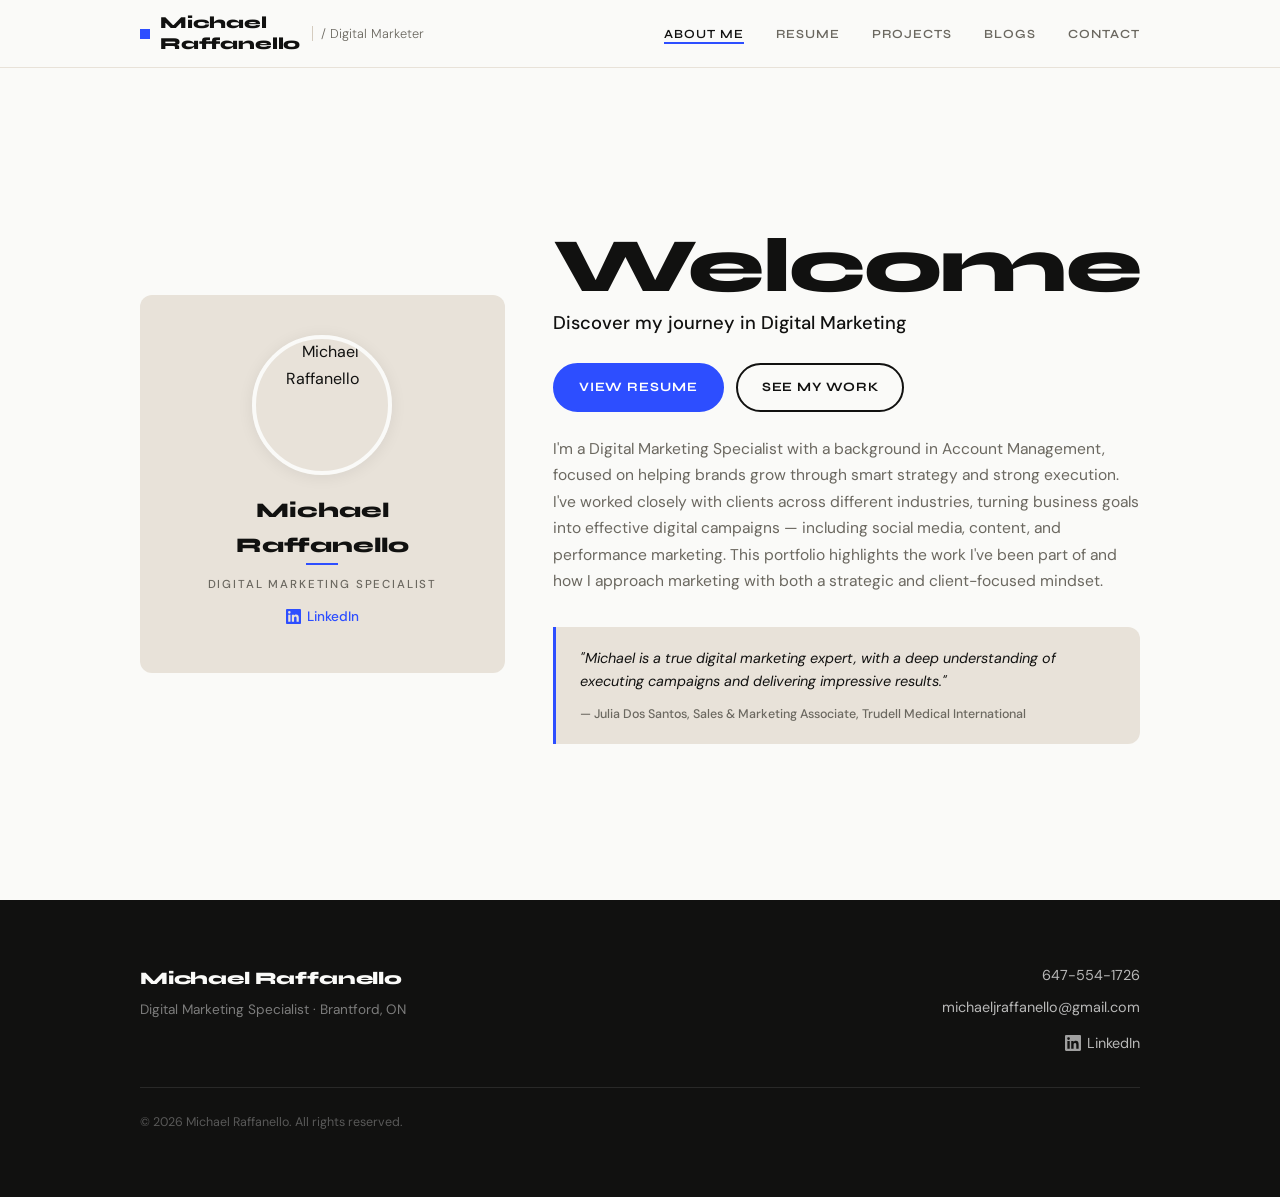
==== index.html @ 338135e0 "Add files via upload" ====
<!DOCTYPE html>
<html lang="en">
<head>
  <meta charset="UTF-8" />
  <meta name="viewport" content="width=device-width, initial-scale=1.0" />
  <title>Michael Raffanello — Digital Marketer</title>
  <meta name="description" content="Digital Marketing Specialist with 5+ years helping brands grow through smart strategy and strong execution." />
  <link rel="stylesheet" href="style.css" />
</head>
<body>

  <!-- NAV -->
  <nav>
    <div class="container nav-inner">
      <a href="index.html" class="nav-logo">
        <span class="blue-sq"></span>
        <span>Michael<br>Raffanello</span>
        <span class="tagline">/ Digital Marketer</span>
      </a>
      <ul class="nav-links">
        <li><a href="index.html" class="active">About Me</a></li>
        <li><a href="resume.html">Resume</a></li>
        <li><a href="projects.html">Projects</a></li>
        <li><a href="blog.html">Blogs</a></li>
        <li><a href="contact.html">Contact</a></li>
      </ul>
      <button class="nav-toggle" aria-label="Open menu" onclick="toggleMenu()">
        <span></span><span></span><span></span>
      </button>
    </div>
  </nav>
  <div class="nav-mobile" id="navMobile">
    <a href="index.html" class="active" onclick="toggleMenu()">About Me</a>
    <a href="resume.html" onclick="toggleMenu()">Resume</a>
    <a href="projects.html" onclick="toggleMenu()">Projects</a>
    <a href="blog.html" onclick="toggleMenu()">Blogs</a>
    <a href="contact.html" onclick="toggleMenu()">Contact</a>
  </div>

  <!-- HERO -->
  <main>
    <div class="container">
      <div class="hero">

        <!-- CARD -->
        <div class="hero-card fade-up">
          <img
            src="https://static.wixstatic.com/media/3291a4_d5fa94227c5a493aa4a1f2c52c4b5e12~mv2.png/v1/fill/w_400,h_400,al_c,q_85,enc_avif,quality_auto/1776298728130.png"
            alt="Michael Raffanello"
            class="hero-photo"
          />
          <div>
            <div class="hero-card-name">Michael Raffanello</div>
            <div class="hero-card-rule"></div>
            <div class="hero-card-title" style="margin-top:0.6rem;">Digital Marketing Specialist</div>
            <div class="hero-card-linkedin" style="margin-top:0.75rem;">
              <a href="https://www.linkedin.com/in/michaelraffanello/" target="_blank" rel="noopener">
                <svg viewBox="0 0 24 24" width="15" height="15" fill="currentColor"><path d="M20.447 20.452h-3.554v-5.569c0-1.328-.027-3.037-1.852-3.037-1.853 0-2.136 1.445-2.136 2.939v5.667H9.351V9h3.414v1.561h.046c.477-.9 1.637-1.85 3.37-1.85 3.601 0 4.267 2.37 4.267 5.455v6.286zM5.337 7.433a2.062 2.062 0 01-2.063-2.065 2.064 2.064 0 112.063 2.065zm1.782 13.019H3.555V9h3.564v11.452zM22.225 0H1.771C.792 0 0 .774 0 1.729v20.542C0 23.227.792 24 1.771 24h20.451C23.2 24 24 23.227 24 22.271V1.729C24 .774 23.2 0 22.222 0h.003z"/></svg>
                LinkedIn
              </a>
            </div>
          </div>
        </div>

        <!-- CONTENT -->
        <div class="hero-content">
          <div class="fade-up" style="animation-delay:0.1s">
            <h1>Welcome</h1>
            <p class="tagline">Discover my journey in Digital Marketing</p>
          </div>
          <div class="hero-actions fade-up" style="animation-delay:0.18s">
            <a href="resume.html" class="btn btn-primary">View Resume</a>
            <a href="projects.html" class="btn btn-outline">See My Work</a>
          </div>
          <p class="hero-bio fade-up" style="animation-delay:0.24s">
            I'm a Digital Marketing Specialist with a background in Account Management, focused on helping brands grow through smart strategy and strong execution. I've worked closely with clients across different industries, turning business goals into effective digital campaigns — including social media, content, and performance marketing. This portfolio highlights the work I've been part of and how I approach marketing with both a strategic and client-focused mindset.
          </p>
          <div class="hero-testimonial fade-up" style="animation-delay:0.3s">
            <blockquote>
              "Michael is a true digital marketing expert, with a deep understanding of executing campaigns and delivering impressive results."
            </blockquote>
            <cite>— Julia Dos Santos, Sales &amp; Marketing Associate, Trudell Medical International</cite>
          </div>
        </div>

      </div>
    </div>
  </main>

  <!-- FOOTER -->
  <footer>
    <div class="container">
      <div class="footer-inner">
        <div>
          <div class="footer-brand">Michael Raffanello</div>
          <div class="footer-sub">Digital Marketing Specialist · Brantford, ON</div>
        </div>
        <div class="footer-contacts">
          <a href="tel:6475541726">647-554-1726</a>
          <a href="mailto:michaeljraffanello@gmail.com">michaeljraffanello@gmail.com</a>
          <a href="https://www.linkedin.com/in/michaelraffanello/" target="_blank" rel="noopener" class="footer-linkedin">
            <svg viewBox="0 0 24 24"><path d="M20.447 20.452h-3.554v-5.569c0-1.328-.027-3.037-1.852-3.037-1.853 0-2.136 1.445-2.136 2.939v5.667H9.351V9h3.414v1.561h.046c.477-.9 1.637-1.85 3.37-1.85 3.601 0 4.267 2.37 4.267 5.455v6.286zM5.337 7.433a2.062 2.062 0 01-2.063-2.065 2.064 2.064 0 112.063 2.065zm1.782 13.019H3.555V9h3.564v11.452zM22.225 0H1.771C.792 0 0 .774 0 1.729v20.542C0 23.227.792 24 1.771 24h20.451C23.2 24 24 23.227 24 22.271V1.729C24 .774 23.2 0 22.222 0h.003z"/></svg>
            LinkedIn
          </a>
        </div>
      </div>
      <div class="footer-bottom">© 2026 Michael Raffanello. All rights reserved.</div>
    </div>
  </footer>

  <script>
    function toggleMenu() {
      document.getElementById('navMobile').classList.toggle('open');
    }
  </script>
</body>
</html>
---- style.css ----
/* ============================================
   MICHAEL RAFFANELLO — PORTFOLIO
   Design: Editorial/Clean with bold type
   Palette: Off-white, warm sand, near-black, electric blue accent
   ============================================ */

@import url('https://fonts.googleapis.com/css2?family=Syne:wght@400;600;700;800&family=DM+Sans:ital,wght@0,300;0,400;0,500;1,300&display=swap');

/* ---- TOKENS ---- */
:root {
  --black:   #111110;
  --white:   #FAFAF8;
  --sand:    #E8E2D9;
  --sand-dark: #D5CCBF;
  --blue:    #2D4EFF;
  --blue-dark: #1A36E0;
  --muted:   #6B6860;
  --card-bg: #FFFFFF;

  --nav-h: 68px;
  --max-w: 1080px;
  --gap:   clamp(1.5rem, 4vw, 3rem);
  --section-pad: clamp(4rem, 8vw, 7rem);

  --font-display: 'Syne', sans-serif;
  --font-body:    'DM Sans', sans-serif;

  --radius: 4px;
  --radius-lg: 12px;
  --shadow: 0 2px 16px rgba(0,0,0,0.07);
  --shadow-hover: 0 8px 32px rgba(0,0,0,0.12);
  --transition: 0.22s cubic-bezier(0.4,0,0.2,1);
}

/* ---- RESET ---- */
*, *::before, *::after { box-sizing: border-box; margin: 0; padding: 0; }
html { scroll-behavior: smooth; -webkit-text-size-adjust: 100%; }
body {
  font-family: var(--font-body);
  background: var(--white);
  color: var(--black);
  font-size: 16px;
  line-height: 1.65;
  -webkit-font-smoothing: antialiased;
}
img { display: block; max-width: 100%; height: auto; }
a { color: inherit; text-decoration: none; }
ul { list-style: none; }

/* ---- TYPOGRAPHY ---- */
h1, h2, h3, h4 { font-family: var(--font-display); line-height: 1.1; }
h1 { font-size: clamp(2.8rem, 6vw, 5rem); font-weight: 800; letter-spacing: -0.02em; }
h2 { font-size: clamp(1.8rem, 3.5vw, 2.6rem); font-weight: 700; letter-spacing: -0.02em; }
h3 { font-size: clamp(1.1rem, 2vw, 1.35rem); font-weight: 600; }
h4 { font-size: 1rem; font-weight: 600; }
p { max-width: 65ch; }

/* ---- LAYOUT ---- */
.container {
  width: 100%;
  max-width: var(--max-w);
  margin: 0 auto;
  padding: 0 clamp(1.25rem, 5vw, 2.5rem);
}

/* ---- NAV ---- */
nav {
  position: sticky;
  top: 0;
  z-index: 100;
  background: rgba(250,250,248,0.92);
  backdrop-filter: blur(12px);
  -webkit-backdrop-filter: blur(12px);
  border-bottom: 1px solid var(--sand);
  height: var(--nav-h);
}
.nav-inner {
  display: flex;
  align-items: center;
  justify-content: space-between;
  height: 100%;
}
.nav-logo {
  display: flex;
  align-items: center;
  gap: 10px;
  font-family: var(--font-display);
  font-weight: 800;
  font-size: 1.05rem;
  letter-spacing: -0.01em;
  line-height: 1.2;
}
.nav-logo .blue-sq {
  width: 10px; height: 10px;
  background: var(--blue);
  flex-shrink: 0;
}
.nav-logo .tagline {
  font-family: var(--font-body);
  font-weight: 300;
  font-size: 0.8rem;
  color: var(--muted);
  letter-spacing: 0;
  padding-left: 8px;
  border-left: 1px solid var(--sand-dark);
  margin-left: 2px;
}
.nav-links {
  display: flex;
  gap: clamp(1.2rem, 3vw, 2rem);
  align-items: center;
}
.nav-links a {
  font-family: var(--font-display);
  font-size: 0.78rem;
  font-weight: 600;
  letter-spacing: 0.08em;
  text-transform: uppercase;
  color: var(--muted);
  transition: color var(--transition);
  position: relative;
}
.nav-links a::after {
  content: '';
  position: absolute;
  bottom: -3px; left: 0;
  width: 0; height: 2px;
  background: var(--blue);
  transition: width var(--transition);
}
.nav-links a:hover,
.nav-links a.active { color: var(--black); }
.nav-links a:hover::after,
.nav-links a.active::after { width: 100%; }

/* Hamburger */
.nav-toggle {
  display: none;
  flex-direction: column;
  gap: 5px;
  background: none;
  border: none;
  cursor: pointer;
  padding: 4px;
}
.nav-toggle span {
  display: block;
  width: 22px; height: 2px;
  background: var(--black);
  transition: var(--transition);
}
.nav-mobile {
  display: none;
  position: fixed;
  inset: var(--nav-h) 0 0 0;
  background: var(--white);
  z-index: 99;
  flex-direction: column;
  align-items: center;
  justify-content: center;
  gap: 2.5rem;
}
.nav-mobile.open { display: flex; }
.nav-mobile a {
  font-family: var(--font-display);
  font-size: 2rem;
  font-weight: 700;
  color: var(--black);
  letter-spacing: -0.01em;
}
.nav-mobile a.active { color: var(--blue); }

/* ---- BUTTONS ---- */
.btn {
  display: inline-flex;
  align-items: center;
  gap: 0.4rem;
  font-family: var(--font-display);
  font-size: 0.8rem;
  font-weight: 700;
  letter-spacing: 0.07em;
  text-transform: uppercase;
  padding: 0.75rem 1.5rem;
  border-radius: 100px;
  transition: all var(--transition);
  cursor: pointer;
  border: 2px solid transparent;
  white-space: nowrap;
}
.btn-primary {
  background: var(--blue);
  color: #fff;
  border-color: var(--blue);
}
.btn-primary:hover {
  background: var(--blue-dark);
  border-color: var(--blue-dark);
  transform: translateY(-1px);
  box-shadow: 0 4px 16px rgba(45,78,255,0.3);
}
.btn-outline {
  background: transparent;
  color: var(--black);
  border-color: var(--black);
}
.btn-outline:hover {
  background: var(--black);
  color: var(--white);
  transform: translateY(-1px);
}

/* ---- PAGE HERO BANNER ---- */
.page-hero {
  background: var(--sand);
  padding: clamp(3rem, 6vw, 5rem) 0 clamp(2.5rem, 5vw, 4rem);
}
.page-hero h1 {
  display: flex;
  align-items: center;
  gap: 0.6rem;
}
.page-hero h1 .blue-sq {
  width: 18px; height: 18px;
  background: var(--blue);
  flex-shrink: 0;
  margin-top: 4px;
}
.page-hero p {
  margin-top: 1rem;
  color: var(--muted);
  font-size: 1.05rem;
  max-width: 55ch;
}

/* ---- SECTION ---- */
section { padding: var(--section-pad) 0; }
.section-label {
  font-family: var(--font-display);
  font-size: 0.72rem;
  font-weight: 700;
  letter-spacing: 0.14em;
  text-transform: uppercase;
  color: var(--blue);
  margin-bottom: 0.75rem;
  display: block;
}

/* ---- DIVIDER ---- */
.divider {
  border: none;
  border-top: 1px solid var(--sand);
  margin: 0;
}

/* ---- FOOTER ---- */
footer {
  background: var(--black);
  color: var(--white);
  padding: clamp(2.5rem, 5vw, 4rem) 0;
}
.footer-inner {
  display: grid;
  grid-template-columns: 1fr auto;
  gap: 2rem;
  align-items: start;
}
.footer-brand {
  font-family: var(--font-display);
  font-size: 1.1rem;
  font-weight: 800;
  letter-spacing: -0.01em;
  margin-bottom: 0.4rem;
}
.footer-sub {
  font-size: 0.85rem;
  color: rgba(255,255,255,0.45);
}
.footer-contacts {
  display: flex;
  flex-direction: column;
  gap: 0.5rem;
  align-items: flex-end;
  text-align: right;
}
.footer-contacts a {
  font-size: 0.9rem;
  color: rgba(255,255,255,0.7);
  transition: color var(--transition);
}
.footer-contacts a:hover { color: #fff; }
.footer-linkedin {
  display: inline-flex;
  align-items: center;
  gap: 0.4rem;
  margin-top: 0.25rem;
}
.footer-linkedin svg { width: 16px; height: 16px; fill: rgba(255,255,255,0.6); }
.footer-bottom {
  margin-top: 2rem;
  padding-top: 1.5rem;
  border-top: 1px solid rgba(255,255,255,0.1);
  font-size: 0.78rem;
  color: rgba(255,255,255,0.3);
}

/* ---- FADE-IN ANIMATION ---- */
.fade-up {
  opacity: 0;
  transform: translateY(24px);
  animation: fadeUp 0.6s cubic-bezier(0.4,0,0.2,1) forwards;
}
@keyframes fadeUp {
  to { opacity: 1; transform: none; }
}
.fade-up:nth-child(1) { animation-delay: 0.05s; }
.fade-up:nth-child(2) { animation-delay: 0.12s; }
.fade-up:nth-child(3) { animation-delay: 0.19s; }
.fade-up:nth-child(4) { animation-delay: 0.26s; }
.fade-up:nth-child(5) { animation-delay: 0.33s; }

/* ============================================
   HOME PAGE
   ============================================ */
.hero {
  min-height: calc(100svh - var(--nav-h));
  display: grid;
  grid-template-columns: 1fr 1fr;
  gap: var(--gap);
  align-items: center;
  padding: clamp(3rem, 6vw, 5rem) 0;
}
.hero-card {
  background: var(--sand);
  border-radius: var(--radius-lg);
  padding: 2.5rem 2rem;
  display: flex;
  flex-direction: column;
  align-items: center;
  text-align: center;
  gap: 1.2rem;
}
.hero-photo {
  width: 140px; height: 140px;
  border-radius: 50%;
  object-fit: cover;
  border: 4px solid var(--white);
  box-shadow: var(--shadow);
}
.hero-card-name {
  font-family: var(--font-display);
  font-size: 1.3rem;
  font-weight: 800;
}
.hero-card-rule {
  width: 32px; height: 2px;
  background: var(--blue);
  margin: 0 auto;
}
.hero-card-title {
  font-size: 0.72rem;
  letter-spacing: 0.16em;
  text-transform: uppercase;
  color: var(--muted);
  font-weight: 500;
}
.hero-card-linkedin a {
  display: inline-flex;
  align-items: center;
  gap: 0.4rem;
  font-size: 0.85rem;
  color: var(--blue);
  font-weight: 500;
  transition: opacity var(--transition);
}
.hero-card-linkedin a:hover { opacity: 0.75; }
.hero-content { display: flex; flex-direction: column; gap: 1.5rem; }
.hero-content h1 { color: var(--black); }
.hero-content .tagline {
  font-size: 1.15rem;
  font-weight: 500;
  color: var(--black);
}
.hero-actions { display: flex; gap: 0.75rem; flex-wrap: wrap; }
.hero-bio {
  color: var(--muted);
  font-size: 0.975rem;
  line-height: 1.7;
}
.hero-testimonial {
  margin-top: 0.5rem;
  padding: 1.25rem 1.5rem;
  border-left: 3px solid var(--blue);
  background: var(--sand);
  border-radius: 0 var(--radius-lg) var(--radius-lg) 0;
}
.hero-testimonial blockquote {
  font-size: 0.9rem;
  color: var(--black);
  line-height: 1.65;
  font-style: italic;
  max-width: 100%;
}
.hero-testimonial cite {
  display: block;
  margin-top: 0.6rem;
  font-size: 0.78rem;
  color: var(--muted);
  font-style: normal;
  font-weight: 500;
}

/* ============================================
   RESUME PAGE
   ============================================ */
.resume-layout {
  display: grid;
  grid-template-columns: 1fr 300px;
  gap: clamp(2rem, 5vw, 4rem);
  align-items: start;
}
.resume-sidebar {
  position: sticky;
  top: calc(var(--nav-h) + 2rem);
}
.sidebar-section {
  background: var(--sand);
  border-radius: var(--radius-lg);
  padding: 1.75rem;
  margin-bottom: 1.25rem;
}
.sidebar-section h3 {
  font-size: 0.72rem;
  letter-spacing: 0.12em;
  text-transform: uppercase;
  color: var(--muted);
  margin-bottom: 1rem;
}
.skills-list {
  display: flex;
  flex-wrap: wrap;
  gap: 0.5rem;
}
.skill-tag {
  font-size: 0.78rem;
  font-weight: 500;
  padding: 0.3rem 0.75rem;
  background: var(--white);
  border: 1px solid var(--sand-dark);
  border-radius: 100px;
  color: var(--black);
  line-height: 1.4;
}
.timeline { display: flex; flex-direction: column; gap: 0; }
.timeline-item {
  position: relative;
  padding: 0 0 2.5rem 2rem;
  border-left: 2px solid var(--sand);
}
.timeline-item:last-child { padding-bottom: 0; border-left-color: transparent; }
.timeline-item::before {
  content: '';
  position: absolute;
  left: -5px; top: 6px;
  width: 8px; height: 8px;
  border-radius: 50%;
  background: var(--blue);
  border: 2px solid var(--white);
  box-shadow: 0 0 0 2px var(--blue);
}
.timeline-card {
  background: var(--card-bg);
  border-radius: var(--radius-lg);
  padding: 1.5rem 1.75rem;
  box-shadow: var(--shadow);
  border: 1px solid rgba(0,0,0,0.05);
}
.timeline-header {
  display: flex;
  align-items: flex-start;
  gap: 1rem;
  margin-bottom: 1rem;
}
.timeline-logo {
  width: 44px; height: 44px;
  object-fit: contain;
  border-radius: 6px;
  border: 1px solid var(--sand);
  background: var(--white);
  padding: 4px;
  flex-shrink: 0;
}
.timeline-meta { flex: 1; }
.timeline-company {
  font-family: var(--font-display);
  font-weight: 700;
  font-size: 0.95rem;
  color: var(--blue);
}
.timeline-role {
  font-family: var(--font-display);
  font-size: 1.05rem;
  font-weight: 700;
  color: var(--black);
  margin-top: 0.15rem;
}
.timeline-date {
  font-size: 0.8rem;
  color: var(--muted);
  margin-top: 0.25rem;
}
.timeline-card ul {
  display: flex;
  flex-direction: column;
  gap: 0.5rem;
}
.timeline-card ul li {
  font-size: 0.9rem;
  color: var(--black);
  padding-left: 1rem;
  position: relative;
  line-height: 1.55;
}
.timeline-card ul li::before {
  content: '→';
  position: absolute;
  left: 0;
  color: var(--blue);
  font-size: 0.75rem;
  top: 0.15em;
}
.edu-item {
  background: var(--card-bg);
  border-radius: var(--radius-lg);
  padding: 1.5rem 1.75rem;
  box-shadow: var(--shadow);
  border: 1px solid rgba(0,0,0,0.05);
  margin-bottom: 1rem;
}
.edu-item:last-child { margin-bottom: 0; }
.edu-school { color: var(--blue); font-weight: 700; font-size: 0.9rem; margin-bottom: 0.25rem; font-family: var(--font-display); }
.edu-degree { font-family: var(--font-display); font-size: 1rem; font-weight: 700; }
.edu-year { font-size: 0.8rem; color: var(--muted); margin-top: 0.2rem; }
.edu-desc { font-size: 0.85rem; color: var(--muted); margin-top: 0.75rem; line-height: 1.6; max-width: 100%; }

/* ============================================
   PROJECTS PAGE
   ============================================ */
.projects-grid {
  display: flex;
  flex-direction: column;
  gap: 2rem;
}
.project-card {
  background: var(--card-bg);
  border-radius: var(--radius-lg);
  box-shadow: var(--shadow);
  border: 1px solid rgba(0,0,0,0.05);
  overflow: hidden;
  display: grid;
  grid-template-columns: 1fr 280px;
  transition: box-shadow var(--transition), transform var(--transition);
}
.project-card:hover {
  box-shadow: var(--shadow-hover);
  transform: translateY(-2px);
}
.project-body {
  padding: 2rem 2.25rem;
  border-right: 1px solid var(--sand);
}
.project-industry {
  display: inline-block;
  font-size: 0.72rem;
  font-weight: 600;
  letter-spacing: 0.1em;
  text-transform: uppercase;
  color: var(--muted);
  background: var(--sand);
  padding: 0.2rem 0.65rem;
  border-radius: 100px;
  margin-bottom: 0.75rem;
}
.project-title {
  font-family: var(--font-display);
  font-size: 1.2rem;
  font-weight: 700;
  color: var(--blue);
  margin-bottom: 1.25rem;
  line-height: 1.25;
}
.project-section-label {
  font-size: 0.7rem;
  font-weight: 700;
  letter-spacing: 0.12em;
  text-transform: uppercase;
  color: var(--muted);
  margin-bottom: 0.5rem;
  margin-top: 1.25rem;
  display: block;
}
.project-section-label:first-of-type { margin-top: 0; }
.project-body ul {
  display: flex;
  flex-direction: column;
  gap: 0.35rem;
}
.project-body ul li {
  font-size: 0.875rem;
  line-height: 1.55;
  padding-left: 1rem;
  position: relative;
  color: var(--black);
}
.project-body ul li::before {
  content: '–';
  position: absolute;
  left: 0;
  color: var(--blue);
  font-weight: 700;
}
.project-results ul li::before { content: '✓'; color: #16a34a; }
.project-image {
  display: flex;
  align-items: center;
  justify-content: center;
  background: var(--sand);
  overflow: hidden;
  min-height: 200px;
}
.project-image img {
  width: 100%;
  height: 100%;
  object-fit: cover;
  object-position: center top;
  transition: transform 0.4s ease;
}
.project-card:hover .project-image img { transform: scale(1.03); }

/* ============================================
   BLOG PAGE
   ============================================ */
.blog-grid {
  display: grid;
  grid-template-columns: repeat(auto-fill, minmax(320px, 1fr));
  gap: 1.75rem;
}
.blog-card {
  background: var(--card-bg);
  border-radius: var(--radius-lg);
  box-shadow: var(--shadow);
  border: 1px solid rgba(0,0,0,0.05);
  overflow: hidden;
  display: flex;
  flex-direction: column;
  transition: box-shadow var(--transition), transform var(--transition);
}
.blog-card:hover {
  box-shadow: var(--shadow-hover);
  transform: translateY(-3px);
}
.blog-card-img {
  aspect-ratio: 16/9;
  overflow: hidden;
  background: var(--sand);
}
.blog-card-img img {
  width: 100%; height: 100%;
  object-fit: cover;
  transition: transform 0.4s ease;
}
.blog-card:hover .blog-card-img img { transform: scale(1.04); }
.blog-card-body {
  padding: 1.5rem;
  flex: 1;
  display: flex;
  flex-direction: column;
  gap: 0.75rem;
}
.blog-meta {
  display: flex;
  align-items: center;
  gap: 0.75rem;
  font-size: 0.78rem;
  color: var(--muted);
}
.blog-meta .dot { opacity: 0.4; }
.blog-card-title {
  font-family: var(--font-display);
  font-size: 1.05rem;
  font-weight: 700;
  line-height: 1.3;
  color: var(--black);
}
.blog-card-excerpt {
  font-size: 0.875rem;
  color: var(--muted);
  line-height: 1.6;
  flex: 1;
  max-width: 100%;
}
.blog-read-more {
  font-family: var(--font-display);
  font-size: 0.78rem;
  font-weight: 700;
  letter-spacing: 0.06em;
  text-transform: uppercase;
  color: var(--blue);
  display: inline-flex;
  align-items: center;
  gap: 0.3rem;
  transition: gap var(--transition);
  margin-top: auto;
}
.blog-card:hover .blog-read-more { gap: 0.55rem; }

/* ============================================
   BLOG POST PAGE
   ============================================ */
.post-header { padding: clamp(3rem,6vw,5rem) 0 2rem; }
.post-back {
  display: inline-flex;
  align-items: center;
  gap: 0.4rem;
  font-size: 0.8rem;
  font-weight: 600;
  color: var(--muted);
  margin-bottom: 1.5rem;
  transition: color var(--transition);
}
.post-back:hover { color: var(--blue); }
.post-header h1 { max-width: 18ch; }
.post-header .post-meta {
  display: flex;
  align-items: center;
  gap: 1rem;
  margin-top: 1.5rem;
  font-size: 0.85rem;
  color: var(--muted);
}
.post-hero-img {
  width: 100%;
  aspect-ratio: 21/9;
  object-fit: cover;
  border-radius: var(--radius-lg);
  margin: 2rem 0;
}
.post-content {
  max-width: 720px;
  margin: 0 auto;
  padding-bottom: var(--section-pad);
}
.post-content p { margin-bottom: 1.25rem; font-size: 1.025rem; line-height: 1.75; max-width: 100%; }
.post-content h2 { margin: 2.5rem 0 1rem; font-size: 1.5rem; }
.post-content h3 { margin: 2rem 0 0.75rem; font-size: 1.2rem; }
.post-content ul, .post-content ol {
  padding-left: 1.5rem;
  margin-bottom: 1.25rem;
  display: flex;
  flex-direction: column;
  gap: 0.4rem;
}
.post-content ul { list-style: disc; }
.post-content ol { list-style: decimal; }
.post-content li { font-size: 1.025rem; line-height: 1.7; max-width: 65ch; }
.post-content em { font-style: italic; }
.post-content strong { font-weight: 600; }
.post-content a { color: var(--blue); text-decoration: underline; text-underline-offset: 3px; }

/* ============================================
   CONTACT PAGE
   ============================================ */
.contact-layout {
  display: grid;
  grid-template-columns: 1fr 400px;
  gap: clamp(2rem, 5vw, 5rem);
  align-items: start;
  padding: var(--section-pad) 0;
}
.contact-info h2 { margin-bottom: 1rem; }
.contact-info p { color: var(--muted); margin-bottom: 2rem; }
.contact-details {
  display: flex;
  flex-direction: column;
  gap: 1rem;
}
.contact-detail {
  display: flex;
  align-items: center;
  gap: 0.75rem;
  font-size: 0.95rem;
}
.contact-detail .icon {
  width: 38px; height: 38px;
  background: var(--sand);
  border-radius: 50%;
  display: flex;
  align-items: center;
  justify-content: center;
  flex-shrink: 0;
}
.contact-detail .icon svg { width: 16px; height: 16px; }
.contact-form-card {
  background: var(--card-bg);
  border-radius: var(--radius-lg);
  padding: 2rem 2.25rem;
  box-shadow: var(--shadow);
  border: 1px solid rgba(0,0,0,0.05);
}
.contact-form-card h3 { margin-bottom: 1.5rem; }
.form-row {
  display: grid;
  grid-template-columns: 1fr 1fr;
  gap: 1rem;
}
.form-group {
  display: flex;
  flex-direction: column;
  gap: 0.4rem;
  margin-bottom: 1rem;
}
.form-group label {
  font-size: 0.8rem;
  font-weight: 600;
  color: var(--black);
  letter-spacing: 0.03em;
}
.form-group input,
.form-group textarea,
.form-group select {
  padding: 0.7rem 1rem;
  border: 1.5px solid var(--sand-dark);
  border-radius: var(--radius);
  font-family: var(--font-body);
  font-size: 0.95rem;
  color: var(--black);
  background: var(--white);
  transition: border-color var(--transition), box-shadow var(--transition);
  outline: none;
  width: 100%;
}
.form-group input:focus,
.form-group textarea:focus {
  border-color: var(--blue);
  box-shadow: 0 0 0 3px rgba(45,78,255,0.1);
}
.form-group textarea { resize: vertical; min-height: 130px; }
.form-submit { width: 100%; justify-content: center; font-size: 0.85rem; padding: 0.9rem; }

/* ============================================
   RESPONSIVE
   ============================================ */
@media (max-width: 900px) {
  .hero {
    grid-template-columns: 1fr;
    min-height: auto;
    gap: 2.5rem;
  }
  .hero-card {
    flex-direction: row;
    text-align: left;
    gap: 1.5rem;
    padding: 1.5rem;
  }
  .hero-photo { width: 90px; height: 90px; }
  .hero-card-rule { margin: 0; }
  .hero-card-linkedin a { justify-content: flex-start; }
  .resume-layout {
    grid-template-columns: 1fr;
  }
  .resume-sidebar {
    position: static;
    display: grid;
    grid-template-columns: 1fr 1fr;
    gap: 1rem;
  }
  .resume-sidebar .sidebar-section { margin-bottom: 0; }
  .project-card {
    grid-template-columns: 1fr;
  }
  .project-image {
    aspect-ratio: 16/9;
    min-height: auto;
  }
  .contact-layout {
    grid-template-columns: 1fr;
  }
  .footer-inner {
    grid-template-columns: 1fr;
  }
  .footer-contacts {
    align-items: flex-start;
    text-align: left;
  }
}

@media (max-width: 640px) {
  .nav-links { display: none; }
  .nav-toggle { display: flex; }
  .hero-card {
    flex-direction: column;
    text-align: center;
  }
  .hero-card-rule { margin: 0 auto; }
  .hero-card-linkedin a { justify-content: center; }
  .resume-sidebar {
    grid-template-columns: 1fr;
  }
  .form-row { grid-template-columns: 1fr; }
  .blog-grid { grid-template-columns: 1fr; }
  .project-body { padding: 1.5rem; }
  .post-header h1 { max-width: 100%; }
}
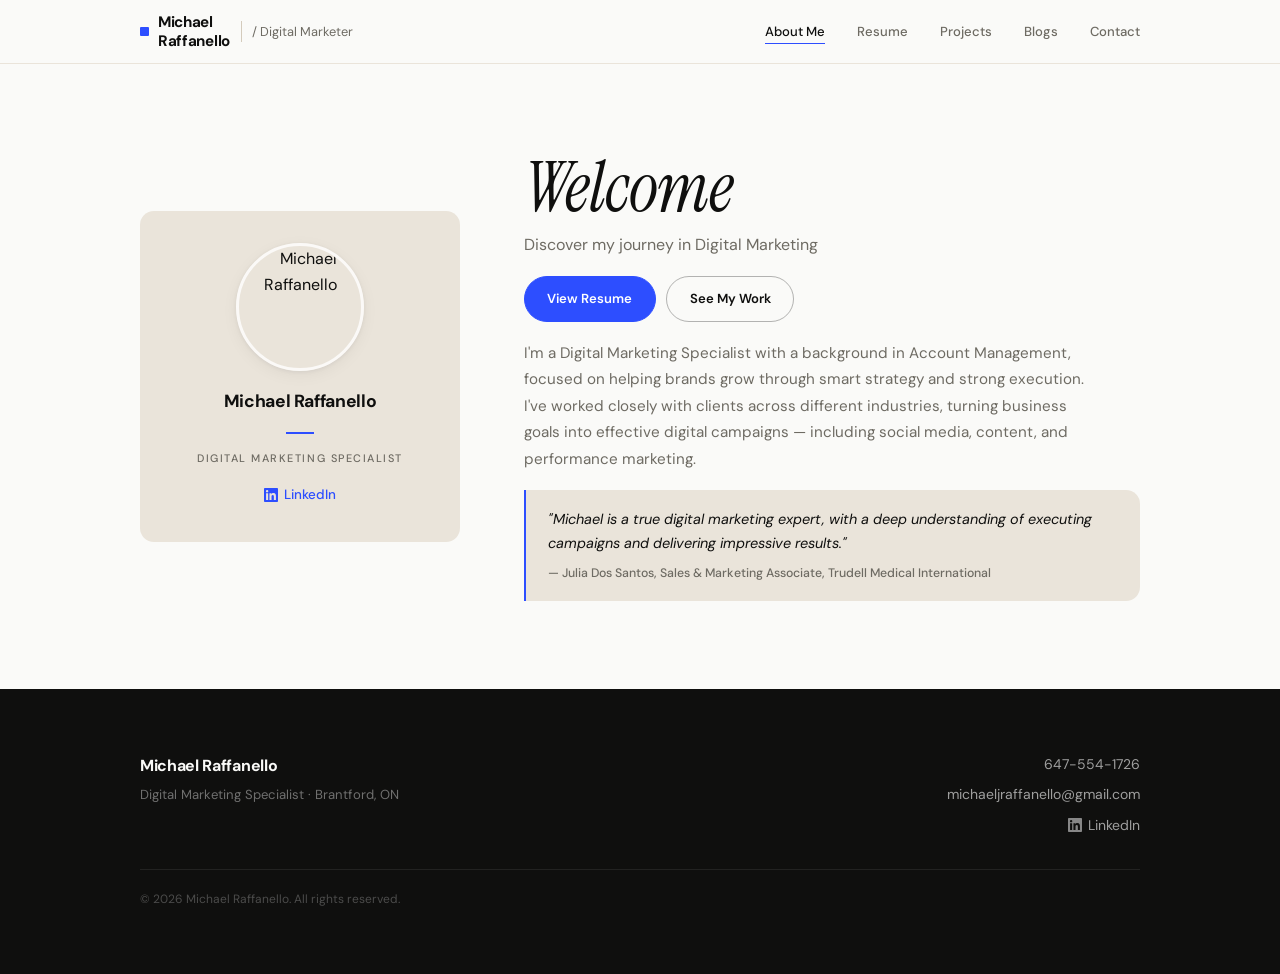
==== commit 7f1cdff9: "Add files via upload" ====
--- a/index.html
+++ b/index.html
@@ -9,109 +9,102 @@
 </head>
 <body>
 
-  <!-- NAV -->
-  <nav>
-    <div class="container nav-inner">
-      <a href="index.html" class="nav-logo">
-        <span class="blue-sq"></span>
-        <span>Michael<br>Raffanello</span>
-        <span class="tagline">/ Digital Marketer</span>
-      </a>
-      <ul class="nav-links">
-        <li><a href="index.html" class="active">About Me</a></li>
-        <li><a href="resume.html">Resume</a></li>
-        <li><a href="projects.html">Projects</a></li>
-        <li><a href="blog.html">Blogs</a></li>
-        <li><a href="contact.html">Contact</a></li>
-      </ul>
-      <button class="nav-toggle" aria-label="Open menu" onclick="toggleMenu()">
-        <span></span><span></span><span></span>
-      </button>
-    </div>
-  </nav>
-  <div class="nav-mobile" id="navMobile">
-    <a href="index.html" class="active" onclick="toggleMenu()">About Me</a>
-    <a href="resume.html" onclick="toggleMenu()">Resume</a>
-    <a href="projects.html" onclick="toggleMenu()">Projects</a>
-    <a href="blog.html" onclick="toggleMenu()">Blogs</a>
-    <a href="contact.html" onclick="toggleMenu()">Contact</a>
+<nav>
+  <div class="container nav-inner">
+    <a href="index.html" class="nav-logo">
+      <span class="blue-sq"></span>
+      <span class="nav-logo-text">Michael<br>Raffanello</span>
+      <span class="nav-tagline">/ Digital Marketer</span>
+    </a>
+    <ul class="nav-links">
+      <li><a href="index.html" class="active">About Me</a></li>
+      <li><a href="resume.html">Resume</a></li>
+      <li><a href="projects.html">Projects</a></li>
+      <li><a href="blog.html">Blogs</a></li>
+      <li><a href="contact.html">Contact</a></li>
+    </ul>
+    <button class="nav-toggle" aria-label="Open menu" onclick="toggleMenu()">
+      <span></span><span></span><span></span>
+    </button>
   </div>
+</nav>
+<div class="nav-mobile" id="navMobile">
+  <a href="index.html" class="active" onclick="toggleMenu()">About Me</a>
+  <a href="resume.html" onclick="toggleMenu()">Resume</a>
+  <a href="projects.html" onclick="toggleMenu()">Projects</a>
+  <a href="blog.html" onclick="toggleMenu()">Blogs</a>
+  <a href="contact.html" onclick="toggleMenu()">Contact</a>
+</div>
 
-  <!-- HERO -->
-  <main>
-    <div class="container">
-      <div class="hero">
+<main>
+  <div class="container">
+    <div class="hero">
 
-        <!-- CARD -->
-        <div class="hero-card fade-up">
-          <img
-            src="https://static.wixstatic.com/media/3291a4_d5fa94227c5a493aa4a1f2c52c4b5e12~mv2.png/v1/fill/w_400,h_400,al_c,q_85,enc_avif,quality_auto/1776298728130.png"
-            alt="Michael Raffanello"
-            class="hero-photo"
-          />
-          <div>
-            <div class="hero-card-name">Michael Raffanello</div>
-            <div class="hero-card-rule"></div>
-            <div class="hero-card-title" style="margin-top:0.6rem;">Digital Marketing Specialist</div>
-            <div class="hero-card-linkedin" style="margin-top:0.75rem;">
-              <a href="https://www.linkedin.com/in/michaelraffanello/" target="_blank" rel="noopener">
-                <svg viewBox="0 0 24 24" width="15" height="15" fill="currentColor"><path d="M20.447 20.452h-3.554v-5.569c0-1.328-.027-3.037-1.852-3.037-1.853 0-2.136 1.445-2.136 2.939v5.667H9.351V9h3.414v1.561h.046c.477-.9 1.637-1.85 3.37-1.85 3.601 0 4.267 2.37 4.267 5.455v6.286zM5.337 7.433a2.062 2.062 0 01-2.063-2.065 2.064 2.064 0 112.063 2.065zm1.782 13.019H3.555V9h3.564v11.452zM22.225 0H1.771C.792 0 0 .774 0 1.729v20.542C0 23.227.792 24 1.771 24h20.451C23.2 24 24 23.227 24 22.271V1.729C24 .774 23.2 0 22.222 0h.003z"/></svg>
-                LinkedIn
-              </a>
-            </div>
-          </div>
-        </div>
-
-        <!-- CONTENT -->
-        <div class="hero-content">
-          <div class="fade-up" style="animation-delay:0.1s">
-            <h1>Welcome</h1>
-            <p class="tagline">Discover my journey in Digital Marketing</p>
-          </div>
-          <div class="hero-actions fade-up" style="animation-delay:0.18s">
-            <a href="resume.html" class="btn btn-primary">View Resume</a>
-            <a href="projects.html" class="btn btn-outline">See My Work</a>
-          </div>
-          <p class="hero-bio fade-up" style="animation-delay:0.24s">
-            I'm a Digital Marketing Specialist with a background in Account Management, focused on helping brands grow through smart strategy and strong execution. I've worked closely with clients across different industries, turning business goals into effective digital campaigns — including social media, content, and performance marketing. This portfolio highlights the work I've been part of and how I approach marketing with both a strategic and client-focused mindset.
-          </p>
-          <div class="hero-testimonial fade-up" style="animation-delay:0.3s">
-            <blockquote>
-              "Michael is a true digital marketing expert, with a deep understanding of executing campaigns and delivering impressive results."
-            </blockquote>
-            <cite>— Julia Dos Santos, Sales &amp; Marketing Associate, Trudell Medical International</cite>
-          </div>
-        </div>
-
-      </div>
-    </div>
-  </main>
-
-  <!-- FOOTER -->
-  <footer>
-    <div class="container">
-      <div class="footer-inner">
-        <div>
-          <div class="footer-brand">Michael Raffanello</div>
-          <div class="footer-sub">Digital Marketing Specialist · Brantford, ON</div>
-        </div>
-        <div class="footer-contacts">
-          <a href="tel:6475541726">647-554-1726</a>
-          <a href="mailto:michaeljraffanello@gmail.com">michaeljraffanello@gmail.com</a>
-          <a href="https://www.linkedin.com/in/michaelraffanello/" target="_blank" rel="noopener" class="footer-linkedin">
+      <div class="hero-card fade-up-item">
+        <img
+          src="https://static.wixstatic.com/media/3291a4_d5fa94227c5a493aa4a1f2c52c4b5e12~mv2.png/v1/fill/w_400,h_400,al_c,q_85,enc_avif,quality_auto/1776298728130.png"
+          alt="Michael Raffanello"
+          class="hero-photo"
+        />
+        <div class="hero-card-name">Michael Raffanello</div>
+        <div class="hero-card-rule"></div>
+        <div class="hero-card-title">Digital Marketing Specialist</div>
+        <div class="hero-card-linkedin">
+          <a href="https://www.linkedin.com/in/michaelraffanello/" target="_blank" rel="noopener">
             <svg viewBox="0 0 24 24"><path d="M20.447 20.452h-3.554v-5.569c0-1.328-.027-3.037-1.852-3.037-1.853 0-2.136 1.445-2.136 2.939v5.667H9.351V9h3.414v1.561h.046c.477-.9 1.637-1.85 3.37-1.85 3.601 0 4.267 2.37 4.267 5.455v6.286zM5.337 7.433a2.062 2.062 0 01-2.063-2.065 2.064 2.064 0 112.063 2.065zm1.782 13.019H3.555V9h3.564v11.452zM22.225 0H1.771C.792 0 0 .774 0 1.729v20.542C0 23.227.792 24 1.771 24h20.451C23.2 24 24 23.227 24 22.271V1.729C24 .774 23.2 0 22.222 0h.003z"/></svg>
             LinkedIn
           </a>
         </div>
       </div>
-      <div class="footer-bottom">© 2026 Michael Raffanello. All rights reserved.</div>
+
+      <div class="hero-content">
+        <div class="fade-up-item" style="animation-delay:0.1s">
+          <div class="hero-display">Welcome</div>
+          <p class="hero-tagline" style="margin-top:0.6rem;">Discover my journey in Digital Marketing</p>
+        </div>
+        <div class="hero-actions fade-up-item" style="animation-delay:0.17s">
+          <a href="resume.html" class="btn btn-primary">View Resume</a>
+          <a href="projects.html" class="btn btn-outline">See My Work</a>
+        </div>
+        <p class="hero-bio fade-up-item" style="animation-delay:0.24s">
+          I'm a Digital Marketing Specialist with a background in Account Management, focused on helping brands grow through smart strategy and strong execution. I've worked closely with clients across different industries, turning business goals into effective digital campaigns — including social media, content, and performance marketing.
+        </p>
+        <div class="hero-testimonial fade-up-item" style="animation-delay:0.31s">
+          <blockquote>
+            "Michael is a true digital marketing expert, with a deep understanding of executing campaigns and delivering impressive results."
+          </blockquote>
+          <cite>— Julia Dos Santos, Sales &amp; Marketing Associate, Trudell Medical International</cite>
+        </div>
+      </div>
+
     </div>
-  </footer>
+  </div>
+</main>
 
-  <script>
-    function toggleMenu() {
-      document.getElementById('navMobile').classList.toggle('open');
-    }
-  </script>
+<footer>
+  <div class="container">
+    <div class="footer-inner">
+      <div>
+        <div class="footer-brand">Michael Raffanello</div>
+        <div class="footer-sub">Digital Marketing Specialist · Brantford, ON</div>
+      </div>
+      <div class="footer-contacts">
+        <a href="tel:6475541726">647-554-1726</a>
+        <a href="mailto:michaeljraffanello@gmail.com">michaeljraffanello@gmail.com</a>
+        <a href="https://www.linkedin.com/in/michaelraffanello/" target="_blank" rel="noopener" class="linkedin-link">
+          <svg viewBox="0 0 24 24"><path d="M20.447 20.452h-3.554v-5.569c0-1.328-.027-3.037-1.852-3.037-1.853 0-2.136 1.445-2.136 2.939v5.667H9.351V9h3.414v1.561h.046c.477-.9 1.637-1.85 3.37-1.85 3.601 0 4.267 2.37 4.267 5.455v6.286zM5.337 7.433a2.062 2.062 0 01-2.063-2.065 2.064 2.064 0 112.063 2.065zm1.782 13.019H3.555V9h3.564v11.452zM22.225 0H1.771C.792 0 0 .774 0 1.729v20.542C0 23.227.792 24 1.771 24h20.451C23.2 24 24 23.227 24 22.271V1.729C24 .774 23.2 0 22.222 0h.003z"/></svg>
+          LinkedIn
+        </a>
+      </div>
+    </div>
+    <div class="footer-bottom">© 2026 Michael Raffanello. All rights reserved.</div>
+  </div>
+</footer>
+
+<script>
+  function toggleMenu() {
+    document.getElementById('navMobile').classList.toggle('open');
+  }
+</script>
 </body>
 </html>
--- a/style.css
+++ b/style.css
@@ -1,35 +1,35 @@
 /* ============================================
    MICHAEL RAFFANELLO — PORTFOLIO
-   Design: Editorial/Clean with bold type
-   Palette: Off-white, warm sand, near-black, electric blue accent
+   Typography: Instrument Serif (display) + DM Sans (body)
+   Palette: Off-white, warm sand, near-black, electric blue
    ============================================ */
 
-@import url('https://fonts.googleapis.com/css2?family=Syne:wght@400;600;700;800&family=DM+Sans:ital,wght@0,300;0,400;0,500;1,300&display=swap');
+@import url('https://fonts.googleapis.com/css2?family=Instrument+Serif:ital@0;1&family=DM+Sans:ital,opsz,wght@0,9..40,300;0,9..40,400;0,9..40,500;0,9..40,600;0,9..40,700;1,9..40,300;1,9..40,400&display=swap');
 
 /* ---- TOKENS ---- */
 :root {
-  --black:   #111110;
-  --white:   #FAFAF8;
-  --sand:    #E8E2D9;
-  --sand-dark: #D5CCBF;
-  --blue:    #2D4EFF;
-  --blue-dark: #1A36E0;
-  --muted:   #6B6860;
-  --card-bg: #FFFFFF;
-
-  --nav-h: 68px;
+  --black:      #0F0F0E;
+  --white:      #FAFAF8;
+  --sand:       #EAE4DA;
+  --sand-dark:  #D4CBBC;
+  --blue:       #2D4EFF;
+  --blue-dark:  #1A36E0;
+  --muted:      #6E6B63;
+  --card-bg:    #FFFFFF;
+
+  --nav-h: 64px;
   --max-w: 1080px;
-  --gap:   clamp(1.5rem, 4vw, 3rem);
-  --section-pad: clamp(4rem, 8vw, 7rem);
-
-  --font-display: 'Syne', sans-serif;
-  --font-body:    'DM Sans', sans-serif;
-
-  --radius: 4px;
-  --radius-lg: 12px;
-  --shadow: 0 2px 16px rgba(0,0,0,0.07);
-  --shadow-hover: 0 8px 32px rgba(0,0,0,0.12);
-  --transition: 0.22s cubic-bezier(0.4,0,0.2,1);
+  --section-pad: clamp(3.5rem, 7vw, 6rem);
+
+  --font-display: 'Instrument Serif', Georgia, serif;
+  --font-body:    'DM Sans', system-ui, sans-serif;
+
+  --radius:    6px;
+  --radius-lg: 14px;
+  --shadow:    0 1px 4px rgba(0,0,0,0.06), 0 4px 16px rgba(0,0,0,0.05);
+  --shadow-md: 0 4px 8px rgba(0,0,0,0.07), 0 12px 32px rgba(0,0,0,0.09);
+  --ease:      cubic-bezier(0.4, 0, 0.2, 1);
+  --t:         0.2s;
 }
 
 /* ---- RESET ---- */
@@ -42,18 +42,46 @@
   font-size: 16px;
   line-height: 1.65;
   -webkit-font-smoothing: antialiased;
+  -moz-osx-font-smoothing: grayscale;
 }
 img { display: block; max-width: 100%; height: auto; }
 a { color: inherit; text-decoration: none; }
 ul { list-style: none; }
-
-/* ---- TYPOGRAPHY ---- */
-h1, h2, h3, h4 { font-family: var(--font-display); line-height: 1.1; }
-h1 { font-size: clamp(2.8rem, 6vw, 5rem); font-weight: 800; letter-spacing: -0.02em; }
-h2 { font-size: clamp(1.8rem, 3.5vw, 2.6rem); font-weight: 700; letter-spacing: -0.02em; }
-h3 { font-size: clamp(1.1rem, 2vw, 1.35rem); font-weight: 600; }
-h4 { font-size: 1rem; font-weight: 600; }
-p { max-width: 65ch; }
+p { max-width: 64ch; }
+
+/* ---- CORE TYPE ---- */
+h1, h2, h3, h4 {
+  font-family: var(--font-body);
+  line-height: 1.15;
+  font-weight: 700;
+  letter-spacing: -0.025em;
+}
+h1 { font-size: clamp(1.9rem, 3.5vw, 2.6rem); }
+h2 { font-size: clamp(1.45rem, 2.5vw, 1.9rem); }
+h3 { font-size: 1.05rem; font-weight: 600; letter-spacing: -0.015em; }
+h4 { font-size: 0.9rem; font-weight: 600; }
+
+/* Only the homepage Welcome gets the serif italic treatment */
+.hero-display {
+  font-family: var(--font-display);
+  font-style: italic;
+  font-weight: 400;
+  font-size: clamp(3rem, 5.5vw, 4.5rem);
+  line-height: 1.0;
+  letter-spacing: -0.01em;
+  color: var(--black);
+}
+
+/* Blog post titles — serif but sized conservatively */
+.post-title {
+  font-family: var(--font-display);
+  font-style: italic;
+  font-weight: 400;
+  font-size: clamp(1.6rem, 2.8vw, 2.2rem);
+  line-height: 1.25;
+  letter-spacing: 0;
+  max-width: 22ch;
+}
 
 /* ---- LAYOUT ---- */
 .container {
@@ -68,9 +96,9 @@
   position: sticky;
   top: 0;
   z-index: 100;
-  background: rgba(250,250,248,0.92);
-  backdrop-filter: blur(12px);
-  -webkit-backdrop-filter: blur(12px);
+  background: rgba(250,250,248,0.94);
+  backdrop-filter: blur(16px);
+  -webkit-backdrop-filter: blur(16px);
   border-bottom: 1px solid var(--sand);
   height: var(--nav-h);
 }
@@ -83,57 +111,55 @@
 .nav-logo {
   display: flex;
   align-items: center;
-  gap: 10px;
-  font-family: var(--font-display);
-  font-weight: 800;
-  font-size: 1.05rem;
-  letter-spacing: -0.01em;
-  line-height: 1.2;
+  gap: 9px;
 }
 .nav-logo .blue-sq {
-  width: 10px; height: 10px;
+  width: 9px; height: 9px;
   background: var(--blue);
   flex-shrink: 0;
-}
-.nav-logo .tagline {
+  border-radius: 1px;
+}
+.nav-logo-text {
   font-family: var(--font-body);
-  font-weight: 300;
+  font-weight: 700;
+  font-size: 0.95rem;
+  letter-spacing: -0.02em;
+  line-height: 1.2;
+  color: var(--black);
+}
+.nav-tagline {
   font-size: 0.8rem;
   color: var(--muted);
-  letter-spacing: 0;
-  padding-left: 8px;
+  padding-left: 10px;
+  margin-left: 2px;
   border-left: 1px solid var(--sand-dark);
-  margin-left: 2px;
 }
 .nav-links {
   display: flex;
-  gap: clamp(1.2rem, 3vw, 2rem);
+  gap: clamp(1.25rem, 2.5vw, 2rem);
   align-items: center;
 }
 .nav-links a {
-  font-family: var(--font-display);
-  font-size: 0.78rem;
-  font-weight: 600;
-  letter-spacing: 0.08em;
-  text-transform: uppercase;
-  color: var(--muted);
-  transition: color var(--transition);
+  font-size: 0.82rem;
+  font-weight: 500;
+  color: var(--muted);
+  transition: color var(--t) var(--ease);
   position: relative;
+  padding-bottom: 2px;
 }
 .nav-links a::after {
   content: '';
   position: absolute;
-  bottom: -3px; left: 0;
-  width: 0; height: 2px;
+  bottom: -2px; left: 0;
+  width: 0; height: 1.5px;
   background: var(--blue);
-  transition: width var(--transition);
-}
-.nav-links a:hover,
+  transition: width var(--t) var(--ease);
+}
+.nav-links a:hover { color: var(--black); }
+.nav-links a:hover::after { width: 100%; }
 .nav-links a.active { color: var(--black); }
-.nav-links a:hover::after,
 .nav-links a.active::after { width: 100%; }
 
-/* Hamburger */
 .nav-toggle {
   display: none;
   flex-direction: column;
@@ -141,13 +167,13 @@
   background: none;
   border: none;
   cursor: pointer;
-  padding: 4px;
+  padding: 6px;
 }
 .nav-toggle span {
   display: block;
-  width: 22px; height: 2px;
+  width: 20px; height: 1.5px;
   background: var(--black);
-  transition: var(--transition);
+  border-radius: 2px;
 }
 .nav-mobile {
   display: none;
@@ -158,15 +184,14 @@
   flex-direction: column;
   align-items: center;
   justify-content: center;
-  gap: 2.5rem;
+  gap: 2rem;
 }
 .nav-mobile.open { display: flex; }
 .nav-mobile a {
-  font-family: var(--font-display);
-  font-size: 2rem;
+  font-size: 1.6rem;
   font-weight: 700;
-  color: var(--black);
-  letter-spacing: -0.01em;
+  letter-spacing: -0.02em;
+  color: var(--black);
 }
 .nav-mobile a.active { color: var(--blue); }
 
@@ -174,17 +199,15 @@
 .btn {
   display: inline-flex;
   align-items: center;
-  gap: 0.4rem;
-  font-family: var(--font-display);
-  font-size: 0.8rem;
-  font-weight: 700;
-  letter-spacing: 0.07em;
-  text-transform: uppercase;
-  padding: 0.75rem 1.5rem;
+  gap: 0.35rem;
+  font-family: var(--font-body);
+  font-size: 0.82rem;
+  font-weight: 600;
+  padding: 0.7rem 1.4rem;
   border-radius: 100px;
-  transition: all var(--transition);
+  transition: all var(--t) var(--ease);
   cursor: pointer;
-  border: 2px solid transparent;
+  border: 1.5px solid transparent;
   white-space: nowrap;
 }
 .btn-primary {
@@ -196,60 +219,57 @@
   background: var(--blue-dark);
   border-color: var(--blue-dark);
   transform: translateY(-1px);
-  box-shadow: 0 4px 16px rgba(45,78,255,0.3);
+  box-shadow: 0 4px 18px rgba(45,78,255,0.28);
 }
 .btn-outline {
   background: transparent;
   color: var(--black);
+  border-color: rgba(15,15,14,0.3);
+}
+.btn-outline:hover {
   border-color: var(--black);
-}
-.btn-outline:hover {
   background: var(--black);
   color: var(--white);
   transform: translateY(-1px);
 }
 
-/* ---- PAGE HERO BANNER ---- */
+/* ---- PAGE HERO ---- */
 .page-hero {
   background: var(--sand);
-  padding: clamp(3rem, 6vw, 5rem) 0 clamp(2.5rem, 5vw, 4rem);
-}
-.page-hero h1 {
-  display: flex;
-  align-items: center;
-  gap: 0.6rem;
-}
-.page-hero h1 .blue-sq {
-  width: 18px; height: 18px;
+  padding: clamp(2.5rem, 5vw, 4rem) 0 clamp(2rem, 4vw, 3rem);
+}
+.page-hero .page-hero-title {
+  display: flex;
+  align-items: center;
+  gap: 0.55rem;
+  font-size: clamp(1.9rem, 3.5vw, 2.6rem);
+  font-weight: 700;
+  letter-spacing: -0.025em;
+  line-height: 1.15;
+}
+.page-hero .page-hero-title .blue-sq {
+  width: 14px; height: 14px;
   background: var(--blue);
   flex-shrink: 0;
-  margin-top: 4px;
+  border-radius: 2px;
 }
 .page-hero p {
-  margin-top: 1rem;
-  color: var(--muted);
-  font-size: 1.05rem;
-  max-width: 55ch;
-}
-
-/* ---- SECTION ---- */
-section { padding: var(--section-pad) 0; }
-.section-label {
-  font-family: var(--font-display);
-  font-size: 0.72rem;
-  font-weight: 700;
-  letter-spacing: 0.14em;
+  margin-top: 0.75rem;
+  color: var(--muted);
+  font-size: 1rem;
+  max-width: 52ch;
+}
+.page-hero .btn { margin-top: 1.5rem; }
+
+/* ---- LABELS ---- */
+.label {
+  display: block;
+  font-size: 0.7rem;
+  font-weight: 600;
+  letter-spacing: 0.12em;
   text-transform: uppercase;
   color: var(--blue);
-  margin-bottom: 0.75rem;
-  display: block;
-}
-
-/* ---- DIVIDER ---- */
-.divider {
-  border: none;
-  border-top: 1px solid var(--sand);
-  margin: 0;
+  margin-bottom: 0.5rem;
 }
 
 /* ---- FOOTER ---- */
@@ -259,106 +279,106 @@
   padding: clamp(2.5rem, 5vw, 4rem) 0;
 }
 .footer-inner {
-  display: grid;
-  grid-template-columns: 1fr auto;
+  display: flex;
+  justify-content: space-between;
+  align-items: flex-start;
   gap: 2rem;
-  align-items: start;
+  flex-wrap: wrap;
 }
 .footer-brand {
-  font-family: var(--font-display);
-  font-size: 1.1rem;
-  font-weight: 800;
-  letter-spacing: -0.01em;
-  margin-bottom: 0.4rem;
+  font-size: 1rem;
+  font-weight: 700;
+  letter-spacing: -0.02em;
+  margin-bottom: 0.3rem;
 }
 .footer-sub {
-  font-size: 0.85rem;
-  color: rgba(255,255,255,0.45);
+  font-size: 0.82rem;
+  color: rgba(255,255,255,0.4);
 }
 .footer-contacts {
   display: flex;
   flex-direction: column;
-  gap: 0.5rem;
+  gap: 0.45rem;
   align-items: flex-end;
-  text-align: right;
 }
 .footer-contacts a {
-  font-size: 0.9rem;
-  color: rgba(255,255,255,0.7);
-  transition: color var(--transition);
+  font-size: 0.875rem;
+  color: rgba(255,255,255,0.6);
+  transition: color var(--t);
 }
 .footer-contacts a:hover { color: #fff; }
-.footer-linkedin {
+.footer-contacts .linkedin-link {
   display: inline-flex;
   align-items: center;
-  gap: 0.4rem;
-  margin-top: 0.25rem;
-}
-.footer-linkedin svg { width: 16px; height: 16px; fill: rgba(255,255,255,0.6); }
+  gap: 0.35rem;
+}
+.footer-contacts .linkedin-link svg {
+  width: 14px; height: 14px;
+  fill: rgba(255,255,255,0.5);
+}
 .footer-bottom {
   margin-top: 2rem;
-  padding-top: 1.5rem;
-  border-top: 1px solid rgba(255,255,255,0.1);
-  font-size: 0.78rem;
-  color: rgba(255,255,255,0.3);
-}
-
-/* ---- FADE-IN ANIMATION ---- */
-.fade-up {
+  padding-top: 1.25rem;
+  border-top: 1px solid rgba(255,255,255,0.08);
+  font-size: 0.75rem;
+  color: rgba(255,255,255,0.25);
+}
+
+/* ---- ANIMATIONS — tightly scoped ---- */
+.fade-up-item {
   opacity: 0;
-  transform: translateY(24px);
-  animation: fadeUp 0.6s cubic-bezier(0.4,0,0.2,1) forwards;
-}
+  transform: translateY(18px);
+  animation: fadeUp 0.55s var(--ease) forwards;
+}
+.fade-up-item:nth-child(1) { animation-delay: 0.05s; }
+.fade-up-item:nth-child(2) { animation-delay: 0.12s; }
+.fade-up-item:nth-child(3) { animation-delay: 0.19s; }
+.fade-up-item:nth-child(4) { animation-delay: 0.26s; }
+.fade-up-item:nth-child(5) { animation-delay: 0.33s; }
 @keyframes fadeUp {
   to { opacity: 1; transform: none; }
 }
-.fade-up:nth-child(1) { animation-delay: 0.05s; }
-.fade-up:nth-child(2) { animation-delay: 0.12s; }
-.fade-up:nth-child(3) { animation-delay: 0.19s; }
-.fade-up:nth-child(4) { animation-delay: 0.26s; }
-.fade-up:nth-child(5) { animation-delay: 0.33s; }
 
 /* ============================================
    HOME PAGE
    ============================================ */
 .hero {
-  min-height: calc(100svh - var(--nav-h));
   display: grid;
-  grid-template-columns: 1fr 1fr;
-  gap: var(--gap);
-  align-items: center;
-  padding: clamp(3rem, 6vw, 5rem) 0;
+  grid-template-columns: 320px 1fr;
+  gap: clamp(2.5rem, 5vw, 5rem);
+  align-items: center;
+  padding: clamp(3rem, 7vw, 5.5rem) 0;
 }
 .hero-card {
   background: var(--sand);
   border-radius: var(--radius-lg);
-  padding: 2.5rem 2rem;
+  padding: 2rem 1.75rem;
   display: flex;
   flex-direction: column;
   align-items: center;
   text-align: center;
-  gap: 1.2rem;
+  gap: 1rem;
 }
 .hero-photo {
-  width: 140px; height: 140px;
+  width: 128px; height: 128px;
   border-radius: 50%;
   object-fit: cover;
-  border: 4px solid var(--white);
+  border: 3px solid rgba(255,255,255,0.8);
   box-shadow: var(--shadow);
 }
 .hero-card-name {
-  font-family: var(--font-display);
-  font-size: 1.3rem;
-  font-weight: 800;
+  font-size: 1.1rem;
+  font-weight: 700;
+  letter-spacing: -0.02em;
 }
 .hero-card-rule {
-  width: 32px; height: 2px;
+  width: 28px; height: 2px;
   background: var(--blue);
   margin: 0 auto;
 }
 .hero-card-title {
-  font-size: 0.72rem;
-  letter-spacing: 0.16em;
+  font-size: 0.68rem;
+  letter-spacing: 0.14em;
   text-transform: uppercase;
   color: var(--muted);
   font-weight: 500;
@@ -367,29 +387,38 @@
   display: inline-flex;
   align-items: center;
   gap: 0.4rem;
-  font-size: 0.85rem;
+  font-size: 0.84rem;
   color: var(--blue);
   font-weight: 500;
-  transition: opacity var(--transition);
-}
-.hero-card-linkedin a:hover { opacity: 0.75; }
-.hero-content { display: flex; flex-direction: column; gap: 1.5rem; }
-.hero-content h1 { color: var(--black); }
-.hero-content .tagline {
-  font-size: 1.15rem;
-  font-weight: 500;
-  color: var(--black);
-}
-.hero-actions { display: flex; gap: 0.75rem; flex-wrap: wrap; }
+  transition: opacity var(--t);
+}
+.hero-card-linkedin a:hover { opacity: 0.7; }
+.hero-card-linkedin svg { width: 14px; height: 14px; fill: currentColor; }
+
+.hero-content {
+  display: flex;
+  flex-direction: column;
+  gap: 1.1rem;
+}
+.hero-tagline {
+  font-size: 1rem;
+  color: var(--muted);
+  font-weight: 400;
+}
+.hero-actions {
+  display: flex;
+  gap: 0.65rem;
+  flex-wrap: wrap;
+}
 .hero-bio {
   color: var(--muted);
-  font-size: 0.975rem;
-  line-height: 1.7;
+  font-size: 0.95rem;
+  line-height: 1.75;
+  max-width: 58ch;
 }
 .hero-testimonial {
-  margin-top: 0.5rem;
-  padding: 1.25rem 1.5rem;
-  border-left: 3px solid var(--blue);
+  padding: 1.1rem 1.35rem;
+  border-left: 2.5px solid var(--blue);
   background: var(--sand);
   border-radius: 0 var(--radius-lg) var(--radius-lg) 0;
 }
@@ -402,8 +431,8 @@
 }
 .hero-testimonial cite {
   display: block;
-  margin-top: 0.6rem;
-  font-size: 0.78rem;
+  margin-top: 0.5rem;
+  font-size: 0.77rem;
   color: var(--muted);
   font-style: normal;
   font-weight: 500;
@@ -414,74 +443,107 @@
    ============================================ */
 .resume-layout {
   display: grid;
-  grid-template-columns: 1fr 300px;
-  gap: clamp(2rem, 5vw, 4rem);
+  grid-template-columns: 1fr 272px;
+  gap: clamp(2rem, 4vw, 3.5rem);
   align-items: start;
+  padding: clamp(2.5rem, 5vw, 4rem) 0 var(--section-pad);
 }
 .resume-sidebar {
   position: sticky;
-  top: calc(var(--nav-h) + 2rem);
+  top: calc(var(--nav-h) + 1.5rem);
+  display: flex;
+  flex-direction: column;
+  gap: 1rem;
 }
 .sidebar-section {
   background: var(--sand);
   border-radius: var(--radius-lg);
-  padding: 1.75rem;
-  margin-bottom: 1.25rem;
-}
-.sidebar-section h3 {
-  font-size: 0.72rem;
+  padding: 1.4rem 1.5rem;
+}
+.sidebar-section > h3 {
+  font-size: 0.67rem;
   letter-spacing: 0.12em;
   text-transform: uppercase;
   color: var(--muted);
-  margin-bottom: 1rem;
+  font-weight: 600;
+  margin-bottom: 0.85rem;
 }
 .skills-list {
   display: flex;
   flex-wrap: wrap;
-  gap: 0.5rem;
+  gap: 0.4rem;
 }
 .skill-tag {
-  font-size: 0.78rem;
+  font-size: 0.76rem;
   font-weight: 500;
-  padding: 0.3rem 0.75rem;
+  padding: 0.27rem 0.65rem;
   background: var(--white);
   border: 1px solid var(--sand-dark);
   border-radius: 100px;
   color: var(--black);
-  line-height: 1.4;
-}
-.timeline { display: flex; flex-direction: column; gap: 0; }
+  line-height: 1.5;
+}
+.sidebar-cta {
+  background: var(--blue);
+  color: #fff;
+}
+.sidebar-cta > h3 { color: rgba(255,255,255,0.55); }
+.sidebar-cta p {
+  font-size: 0.85rem;
+  color: rgba(255,255,255,0.8);
+  margin-bottom: 1rem;
+  max-width: 100%;
+  line-height: 1.55;
+}
+.sidebar-cta .btn {
+  background: #fff;
+  color: var(--blue);
+  border-color: #fff;
+  font-size: 0.78rem;
+  padding: 0.55rem 1.1rem;
+}
+.sidebar-cta .btn:hover { background: rgba(255,255,255,0.9); transform: translateY(-1px); }
+
+.resume-section { margin-bottom: 3rem; }
+.resume-section:last-child { margin-bottom: 0; }
+.resume-section-heading {
+  display: flex;
+  flex-direction: column;
+  gap: 0.2rem;
+  margin-bottom: 1.75rem;
+}
+
+.timeline { display: flex; flex-direction: column; }
 .timeline-item {
   position: relative;
-  padding: 0 0 2.5rem 2rem;
-  border-left: 2px solid var(--sand);
+  padding: 0 0 2rem 2.25rem;
+  border-left: 1.5px solid var(--sand-dark);
 }
 .timeline-item:last-child { padding-bottom: 0; border-left-color: transparent; }
 .timeline-item::before {
   content: '';
   position: absolute;
-  left: -5px; top: 6px;
+  left: -4.5px; top: 9px;
   width: 8px; height: 8px;
   border-radius: 50%;
   background: var(--blue);
-  border: 2px solid var(--white);
-  box-shadow: 0 0 0 2px var(--blue);
+  box-shadow: 0 0 0 3px var(--white), 0 0 0 4.5px var(--blue);
 }
 .timeline-card {
   background: var(--card-bg);
   border-radius: var(--radius-lg);
-  padding: 1.5rem 1.75rem;
+  padding: 1.35rem 1.5rem;
   box-shadow: var(--shadow);
   border: 1px solid rgba(0,0,0,0.05);
 }
 .timeline-header {
   display: flex;
   align-items: flex-start;
-  gap: 1rem;
+  gap: 0.9rem;
   margin-bottom: 1rem;
 }
 .timeline-logo {
-  width: 44px; height: 44px;
+  width: 38px; height: 38px;
   object-fit: contain;
   border-radius: 6px;
   border: 1px solid var(--sand);
@@ -489,58 +551,81 @@
   padding: 4px;
   flex-shrink: 0;
 }
-.timeline-meta { flex: 1; }
 .timeline-company {
-  font-family: var(--font-display);
+  font-size: 0.8rem;
+  font-weight: 600;
+  color: var(--blue);
+}
+.timeline-role {
+  font-size: 0.98rem;
   font-weight: 700;
-  font-size: 0.95rem;
-  color: var(--blue);
-}
-.timeline-role {
-  font-family: var(--font-display);
-  font-size: 1.05rem;
-  font-weight: 700;
-  color: var(--black);
-  margin-top: 0.15rem;
+  letter-spacing: -0.02em;
+  color: var(--black);
+  margin-top: 0.1rem;
 }
 .timeline-date {
-  font-size: 0.8rem;
-  color: var(--muted);
-  margin-top: 0.25rem;
+  font-size: 0.77rem;
+  color: var(--muted);
+  margin-top: 0.2rem;
 }
 .timeline-card ul {
   display: flex;
   flex-direction: column;
-  gap: 0.5rem;
+  gap: 0.45rem;
+  list-style: none;
+  padding: 0;
 }
 .timeline-card ul li {
-  font-size: 0.9rem;
-  color: var(--black);
-  padding-left: 1rem;
+  font-size: 0.87rem;
+  color: var(--black);
+  padding-left: 1.1rem;
   position: relative;
-  line-height: 1.55;
+  line-height: 1.6;
+  list-style: none;
 }
 .timeline-card ul li::before {
   content: '→';
   position: absolute;
   left: 0;
   color: var(--blue);
-  font-size: 0.75rem;
-  top: 0.15em;
-}
+  font-size: 0.7rem;
+  top: 0.22em;
+}
+
+.edu-block { display: flex; flex-direction: column; gap: 1rem; }
 .edu-item {
   background: var(--card-bg);
   border-radius: var(--radius-lg);
-  padding: 1.5rem 1.75rem;
+  padding: 1.35rem 1.5rem;
   box-shadow: var(--shadow);
   border: 1px solid rgba(0,0,0,0.05);
-  margin-bottom: 1rem;
-}
-.edu-item:last-child { margin-bottom: 0; }
-.edu-school { color: var(--blue); font-weight: 700; font-size: 0.9rem; margin-bottom: 0.25rem; font-family: var(--font-display); }
-.edu-degree { font-family: var(--font-display); font-size: 1rem; font-weight: 700; }
-.edu-year { font-size: 0.8rem; color: var(--muted); margin-top: 0.2rem; }
-.edu-desc { font-size: 0.85rem; color: var(--muted); margin-top: 0.75rem; line-height: 1.6; max-width: 100%; }
+}
+.edu-logo {
+  height: 26px; width: auto;
+  object-fit: contain;
+  object-position: left;
+  margin-bottom: 0.7rem;
+  opacity: 0.8;
+}
+.edu-school {
+  font-size: 0.78rem;
+  font-weight: 600;
+  color: var(--blue);
+  margin-bottom: 0.2rem;
+}
+.edu-degree {
+  font-size: 0.98rem;
+  font-weight: 700;
+  letter-spacing: -0.02em;
+}
+.edu-year { font-size: 0.77rem; color: var(--muted); margin-top: 0.2rem; }
+.edu-desc {
+  font-size: 0.84rem;
+  color: var(--muted);
+  margin-top: 0.65rem;
+  line-height: 1.65;
+  max-width: 100%;
+}
 
 /* ============================================
    PROJECTS PAGE
@@ -548,7 +633,7 @@
 .projects-grid {
   display: flex;
   flex-direction: column;
-  gap: 2rem;
+  gap: 1.5rem;
 }
 .project-card {
   background: var(--card-bg);
@@ -557,92 +642,97 @@
   border: 1px solid rgba(0,0,0,0.05);
   overflow: hidden;
   display: grid;
-  grid-template-columns: 1fr 280px;
-  transition: box-shadow var(--transition), transform var(--transition);
+  grid-template-columns: 1fr 248px;
+  transition: box-shadow var(--t) var(--ease), transform var(--t) var(--ease);
 }
 .project-card:hover {
-  box-shadow: var(--shadow-hover);
+  box-shadow: var(--shadow-md);
   transform: translateY(-2px);
 }
 .project-body {
-  padding: 2rem 2.25rem;
+  padding: 1.6rem 1.85rem;
   border-right: 1px solid var(--sand);
 }
 .project-industry {
   display: inline-block;
-  font-size: 0.72rem;
+  font-size: 0.68rem;
   font-weight: 600;
-  letter-spacing: 0.1em;
+  letter-spacing: 0.09em;
   text-transform: uppercase;
   color: var(--muted);
   background: var(--sand);
-  padding: 0.2rem 0.65rem;
+  padding: 0.18rem 0.6rem;
   border-radius: 100px;
-  margin-bottom: 0.75rem;
+  margin-bottom: 0.6rem;
 }
 .project-title {
-  font-family: var(--font-display);
-  font-size: 1.2rem;
+  font-size: 1.0rem;
   font-weight: 700;
   color: var(--blue);
-  margin-bottom: 1.25rem;
-  line-height: 1.25;
+  margin-bottom: 0.9rem;
+  line-height: 1.3;
+  letter-spacing: -0.02em;
 }
 .project-section-label {
-  font-size: 0.7rem;
-  font-weight: 700;
+  display: block;
+  font-size: 0.67rem;
+  font-weight: 600;
   letter-spacing: 0.12em;
   text-transform: uppercase;
   color: var(--muted);
-  margin-bottom: 0.5rem;
-  margin-top: 1.25rem;
-  display: block;
+  margin-bottom: 0.4rem;
+  margin-top: 1rem;
 }
 .project-section-label:first-of-type { margin-top: 0; }
 .project-body ul {
   display: flex;
   flex-direction: column;
-  gap: 0.35rem;
+  gap: 0.28rem;
+  list-style: none;
+  padding: 0;
 }
 .project-body ul li {
-  font-size: 0.875rem;
+  font-size: 0.845rem;
   line-height: 1.55;
   padding-left: 1rem;
   position: relative;
   color: var(--black);
+  list-style: none;
 }
 .project-body ul li::before {
   content: '–';
   position: absolute;
   left: 0;
-  color: var(--blue);
-  font-weight: 700;
-}
-.project-results ul li::before { content: '✓'; color: #16a34a; }
+  color: var(--muted);
+}
+.project-results ul li::before {
+  content: '✓';
+  color: #16a34a;
+  font-size: 0.7rem;
+  top: 0.15em;
+}
 .project-image {
-  display: flex;
-  align-items: center;
-  justify-content: center;
+  overflow: hidden;
   background: var(--sand);
-  overflow: hidden;
-  min-height: 200px;
+  display: flex;
+  align-items: center;
 }
 .project-image img {
   width: 100%;
   height: 100%;
   object-fit: cover;
   object-position: center top;
-  transition: transform 0.4s ease;
-}
-.project-card:hover .project-image img { transform: scale(1.03); }
+  transition: transform 0.45s var(--ease);
+}
+.project-card:hover .project-image img { transform: scale(1.04); }
 
 /* ============================================
    BLOG PAGE
    ============================================ */
 .blog-grid {
   display: grid;
-  grid-template-columns: repeat(auto-fill, minmax(320px, 1fr));
-  gap: 1.75rem;
+  grid-template-columns: repeat(auto-fill, minmax(300px, 1fr));
+  gap: 1.5rem;
 }
 .blog-card {
   background: var(--card-bg);
@@ -652,116 +742,124 @@
   overflow: hidden;
   display: flex;
   flex-direction: column;
-  transition: box-shadow var(--transition), transform var(--transition);
+  transition: box-shadow var(--t) var(--ease), transform var(--t) var(--ease);
+  text-decoration: none;
+  color: inherit;
 }
 .blog-card:hover {
-  box-shadow: var(--shadow-hover);
+  box-shadow: var(--shadow-md);
   transform: translateY(-3px);
 }
 .blog-card-img {
-  aspect-ratio: 16/9;
+  aspect-ratio: 16 / 9;
   overflow: hidden;
   background: var(--sand);
 }
 .blog-card-img img {
   width: 100%; height: 100%;
   object-fit: cover;
-  transition: transform 0.4s ease;
+  transition: transform 0.45s var(--ease);
 }
 .blog-card:hover .blog-card-img img { transform: scale(1.04); }
 .blog-card-body {
-  padding: 1.5rem;
+  padding: 1.3rem 1.45rem;
   flex: 1;
   display: flex;
   flex-direction: column;
-  gap: 0.75rem;
+  gap: 0.55rem;
 }
 .blog-meta {
   display: flex;
   align-items: center;
-  gap: 0.75rem;
-  font-size: 0.78rem;
-  color: var(--muted);
-}
-.blog-meta .dot { opacity: 0.4; }
+  gap: 0.5rem;
+  font-size: 0.75rem;
+  color: var(--muted);
+  flex-wrap: wrap;
+}
+.blog-meta .dot { opacity: 0.35; }
 .blog-card-title {
-  font-family: var(--font-display);
-  font-size: 1.05rem;
+  font-size: 0.98rem;
   font-weight: 700;
-  line-height: 1.3;
-  color: var(--black);
+  line-height: 1.35;
+  color: var(--black);
+  letter-spacing: -0.02em;
 }
 .blog-card-excerpt {
-  font-size: 0.875rem;
+  font-size: 0.845rem;
   color: var(--muted);
   line-height: 1.6;
   flex: 1;
   max-width: 100%;
 }
 .blog-read-more {
-  font-family: var(--font-display);
-  font-size: 0.78rem;
-  font-weight: 700;
-  letter-spacing: 0.06em;
-  text-transform: uppercase;
+  font-size: 0.77rem;
+  font-weight: 600;
   color: var(--blue);
   display: inline-flex;
   align-items: center;
   gap: 0.3rem;
-  transition: gap var(--transition);
-  margin-top: auto;
-}
-.blog-card:hover .blog-read-more { gap: 0.55rem; }
+  margin-top: 0.2rem;
+  transition: gap var(--t) var(--ease);
+}
+.blog-card:hover .blog-read-more { gap: 0.5rem; }
 
 /* ============================================
    BLOG POST PAGE
    ============================================ */
-.post-header { padding: clamp(3rem,6vw,5rem) 0 2rem; }
+.post-header {
+  padding: clamp(2.5rem, 5vw, 4rem) 0 1.75rem;
+}
 .post-back {
   display: inline-flex;
   align-items: center;
-  gap: 0.4rem;
+  gap: 0.35rem;
   font-size: 0.8rem;
   font-weight: 600;
   color: var(--muted);
   margin-bottom: 1.5rem;
-  transition: color var(--transition);
+  transition: color var(--t);
 }
 .post-back:hover { color: var(--blue); }
-.post-header h1 { max-width: 18ch; }
-.post-header .post-meta {
-  display: flex;
-  align-items: center;
-  gap: 1rem;
-  margin-top: 1.5rem;
-  font-size: 0.85rem;
-  color: var(--muted);
-}
+.post-meta {
+  display: flex;
+  align-items: center;
+  gap: 0.75rem;
+  margin-top: 1.1rem;
+  font-size: 0.82rem;
+  color: var(--muted);
+}
+.post-meta .dot { opacity: 0.35; }
 .post-hero-img {
   width: 100%;
-  aspect-ratio: 21/9;
+  aspect-ratio: 21 / 8;
   object-fit: cover;
   border-radius: var(--radius-lg);
-  margin: 2rem 0;
+  margin: 1.5rem 0 2.25rem;
 }
 .post-content {
-  max-width: 720px;
-  margin: 0 auto;
+  max-width: 680px;
   padding-bottom: var(--section-pad);
 }
-.post-content p { margin-bottom: 1.25rem; font-size: 1.025rem; line-height: 1.75; max-width: 100%; }
-.post-content h2 { margin: 2.5rem 0 1rem; font-size: 1.5rem; }
-.post-content h3 { margin: 2rem 0 0.75rem; font-size: 1.2rem; }
-.post-content ul, .post-content ol {
-  padding-left: 1.5rem;
-  margin-bottom: 1.25rem;
-  display: flex;
-  flex-direction: column;
-  gap: 0.4rem;
+.post-content p {
+  margin-bottom: 1.1rem;
+  font-size: 1rem;
+  line-height: 1.8;
+  color: #2a2a28;
+  max-width: 100%;
+}
+.post-content h2 { margin: 2rem 0 0.7rem; font-size: 1.2rem; }
+.post-content h3 { margin: 1.65rem 0 0.55rem; font-size: 1rem; }
+.post-content ul,
+.post-content ol {
+  padding-left: 1.25rem;
+  margin-bottom: 1.1rem;
+  display: flex;
+  flex-direction: column;
+  gap: 0.35rem;
 }
 .post-content ul { list-style: disc; }
 .post-content ol { list-style: decimal; }
-.post-content li { font-size: 1.025rem; line-height: 1.7; max-width: 65ch; }
+.post-content li { font-size: 1rem; line-height: 1.75; max-width: 64ch; }
 .post-content em { font-style: italic; }
 .post-content strong { font-weight: 600; }
 .post-content a { color: var(--blue); text-decoration: underline; text-underline-offset: 3px; }
@@ -769,28 +867,29 @@
 /* ============================================
    CONTACT PAGE
    ============================================ */
+.contact-wrap { padding: var(--section-pad) 0; }
 .contact-layout {
   display: grid;
   grid-template-columns: 1fr 400px;
   gap: clamp(2rem, 5vw, 5rem);
   align-items: start;
-  padding: var(--section-pad) 0;
-}
-.contact-info h2 { margin-bottom: 1rem; }
-.contact-info p { color: var(--muted); margin-bottom: 2rem; }
-.contact-details {
-  display: flex;
-  flex-direction: column;
-  gap: 1rem;
-}
+}
+.contact-info h2 { margin-bottom: 0.75rem; }
+.contact-info > p {
+  color: var(--muted);
+  font-size: 0.96rem;
+  margin-bottom: 2rem;
+  max-width: 42ch;
+}
+.contact-details { display: flex; flex-direction: column; gap: 0.85rem; }
 .contact-detail {
   display: flex;
   align-items: center;
   gap: 0.75rem;
-  font-size: 0.95rem;
+  font-size: 0.92rem;
 }
 .contact-detail .icon {
-  width: 38px; height: 38px;
+  width: 36px; height: 36px;
   background: var(--sand);
   border-radius: 50%;
   display: flex;
@@ -798,74 +897,84 @@
   justify-content: center;
   flex-shrink: 0;
 }
-.contact-detail .icon svg { width: 16px; height: 16px; }
+.contact-detail .icon svg { width: 15px; height: 15px; }
+.contact-detail a { transition: color var(--t); }
+.contact-detail a:hover { color: var(--blue); }
+
 .contact-form-card {
   background: var(--card-bg);
   border-radius: var(--radius-lg);
   padding: 2rem 2.25rem;
   box-shadow: var(--shadow);
-  border: 1px solid rgba(0,0,0,0.05);
-}
-.contact-form-card h3 { margin-bottom: 1.5rem; }
+  border: 1px solid rgba(0,0,0,0.06);
+}
+.contact-form-card h3 { font-size: 1.05rem; margin-bottom: 1.4rem; }
 .form-row {
   display: grid;
   grid-template-columns: 1fr 1fr;
-  gap: 1rem;
+  gap: 0.85rem;
 }
 .form-group {
   display: flex;
   flex-direction: column;
-  gap: 0.4rem;
-  margin-bottom: 1rem;
+  gap: 0.35rem;
+  margin-bottom: 0.85rem;
 }
 .form-group label {
-  font-size: 0.8rem;
+  font-size: 0.77rem;
   font-weight: 600;
   color: var(--black);
-  letter-spacing: 0.03em;
 }
 .form-group input,
-.form-group textarea,
-.form-group select {
-  padding: 0.7rem 1rem;
+.form-group textarea {
+  padding: 0.65rem 0.95rem;
   border: 1.5px solid var(--sand-dark);
   border-radius: var(--radius);
   font-family: var(--font-body);
-  font-size: 0.95rem;
+  font-size: 0.93rem;
   color: var(--black);
   background: var(--white);
-  transition: border-color var(--transition), box-shadow var(--transition);
+  transition: border-color var(--t), box-shadow var(--t);
   outline: none;
   width: 100%;
 }
+.form-group input::placeholder,
+.form-group textarea::placeholder { color: rgba(110,107,99,0.45); }
 .form-group input:focus,
 .form-group textarea:focus {
   border-color: var(--blue);
   box-shadow: 0 0 0 3px rgba(45,78,255,0.1);
 }
-.form-group textarea { resize: vertical; min-height: 130px; }
-.form-submit { width: 100%; justify-content: center; font-size: 0.85rem; padding: 0.9rem; }
+.form-group textarea { resize: vertical; min-height: 120px; }
+.form-submit {
+  width: 100%;
+  justify-content: center;
+  padding: 0.85rem;
+  font-size: 0.84rem;
+}
 
 /* ============================================
    RESPONSIVE
    ============================================ */
-@media (max-width: 900px) {
+@media (max-width: 960px) {
   .hero {
     grid-template-columns: 1fr;
-    min-height: auto;
     gap: 2.5rem;
+    padding-bottom: 3.5rem;
   }
   .hero-card {
     flex-direction: row;
     text-align: left;
     gap: 1.5rem;
-    padding: 1.5rem;
+    padding: 1.4rem 1.6rem;
+    max-width: 500px;
   }
-  .hero-photo { width: 90px; height: 90px; }
+  .hero-photo { width: 86px; height: 86px; flex-shrink: 0; }
   .hero-card-rule { margin: 0; }
-  .hero-card-linkedin a { justify-content: flex-start; }
+
   .resume-layout {
     grid-template-columns: 1fr;
+    padding-top: 2.5rem;
   }
   .resume-sidebar {
     position: static;
@@ -873,40 +982,29 @@
     grid-template-columns: 1fr 1fr;
     gap: 1rem;
   }
-  .resume-sidebar .sidebar-section { margin-bottom: 0; }
-  .project-card {
-    grid-template-columns: 1fr;
-  }
-  .project-image {
-    aspect-ratio: 16/9;
-    min-height: auto;
-  }
-  .contact-layout {
-    grid-template-columns: 1fr;
-  }
-  .footer-inner {
-    grid-template-columns: 1fr;
-  }
-  .footer-contacts {
-    align-items: flex-start;
-    text-align: left;
-  }
-}
-
-@media (max-width: 640px) {
+
+  .project-card { grid-template-columns: 1fr; }
+  .project-body { border-right: none; border-bottom: 1px solid var(--sand); }
+  .project-image { aspect-ratio: 16 / 7; min-height: unset; }
+
+  .contact-layout { grid-template-columns: 1fr; }
+}
+
+@media (max-width: 600px) {
   .nav-links { display: none; }
   .nav-toggle { display: flex; }
+
   .hero-card {
     flex-direction: column;
     text-align: center;
+    max-width: 100%;
   }
   .hero-card-rule { margin: 0 auto; }
-  .hero-card-linkedin a { justify-content: center; }
-  .resume-sidebar {
-    grid-template-columns: 1fr;
-  }
+
+  .resume-sidebar { grid-template-columns: 1fr; }
   .form-row { grid-template-columns: 1fr; }
   .blog-grid { grid-template-columns: 1fr; }
-  .project-body { padding: 1.5rem; }
-  .post-header h1 { max-width: 100%; }
-}
+  .footer-contacts { align-items: flex-start; }
+  .post-hero-img { aspect-ratio: 16 / 9; }
+  .post-title { max-width: 100%; }
+}
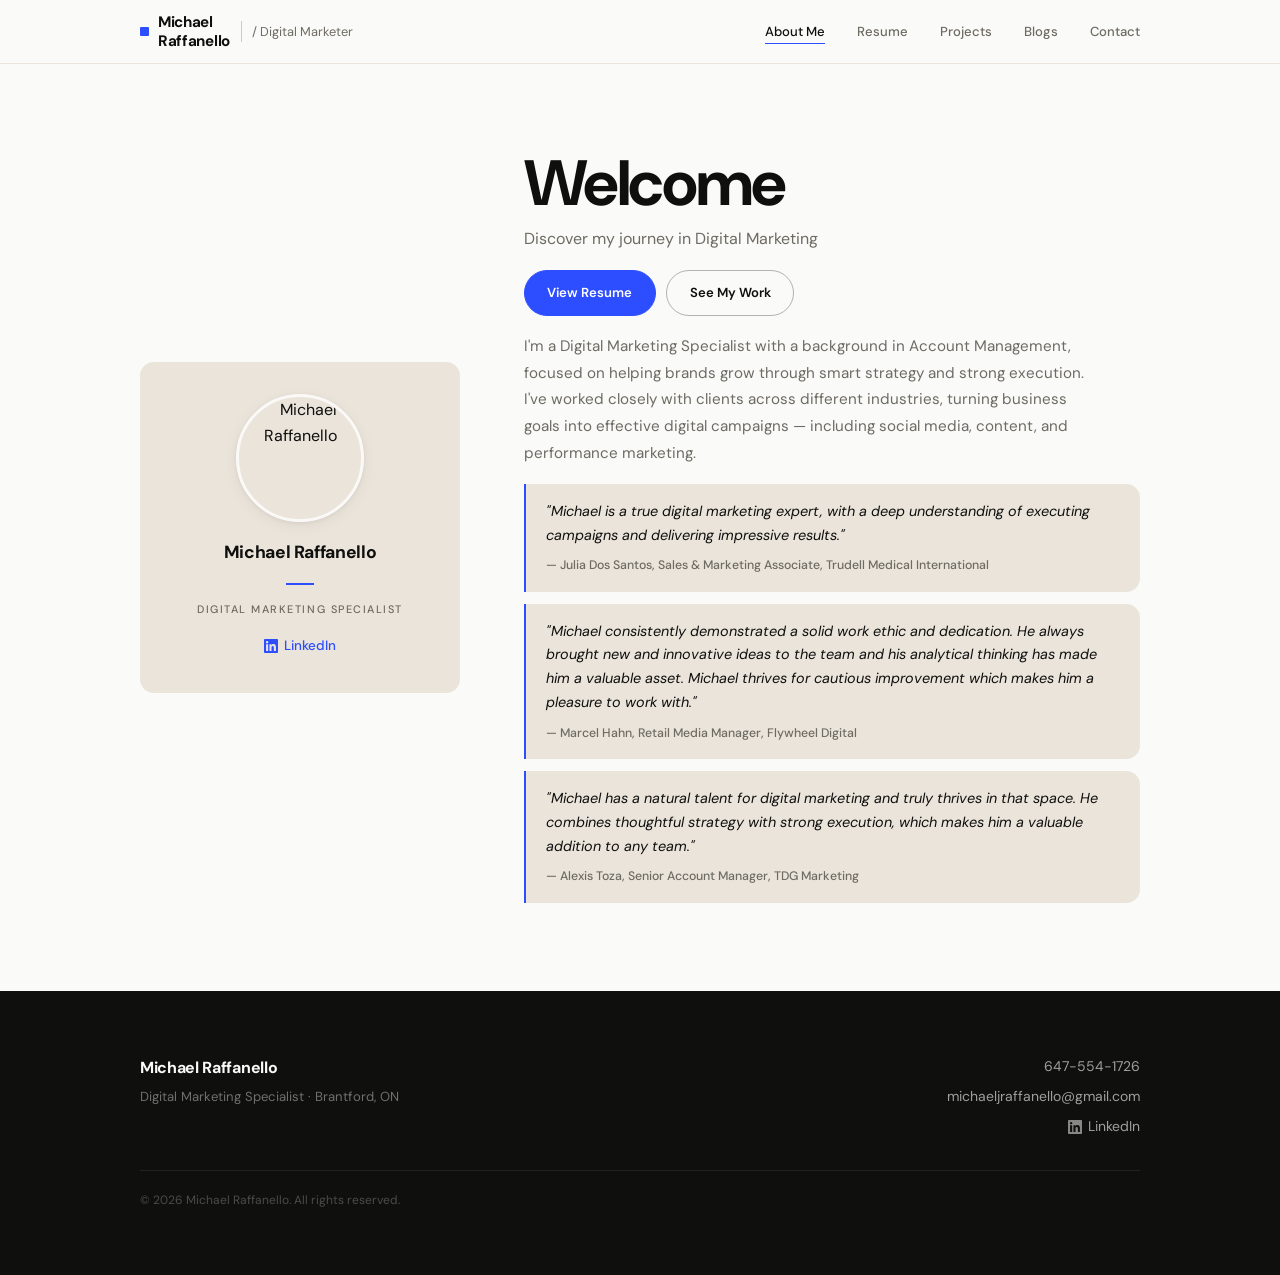
==== commit bd4197c5: "Add files via upload" ====
--- a/index.html
+++ b/index.html
@@ -59,7 +59,7 @@
 
       <div class="hero-content">
         <div class="fade-up-item" style="animation-delay:0.1s">
-          <div class="hero-display">Welcome</div>
+          <h1 class="hero-heading">Welcome</h1>
           <p class="hero-tagline" style="margin-top:0.6rem;">Discover my journey in Digital Marketing</p>
         </div>
         <div class="hero-actions fade-up-item" style="animation-delay:0.17s">
@@ -69,11 +69,19 @@
         <p class="hero-bio fade-up-item" style="animation-delay:0.24s">
           I'm a Digital Marketing Specialist with a background in Account Management, focused on helping brands grow through smart strategy and strong execution. I've worked closely with clients across different industries, turning business goals into effective digital campaigns — including social media, content, and performance marketing.
         </p>
-        <div class="hero-testimonial fade-up-item" style="animation-delay:0.31s">
-          <blockquote>
-            "Michael is a true digital marketing expert, with a deep understanding of executing campaigns and delivering impressive results."
-          </blockquote>
-          <cite>— Julia Dos Santos, Sales &amp; Marketing Associate, Trudell Medical International</cite>
+        <div class="testimonials fade-up-item" style="animation-delay:0.31s">
+          <div class="hero-testimonial">
+            <blockquote>"Michael is a true digital marketing expert, with a deep understanding of executing campaigns and delivering impressive results."</blockquote>
+            <cite>— Julia Dos Santos, Sales &amp; Marketing Associate, Trudell Medical International</cite>
+          </div>
+          <div class="hero-testimonial">
+            <blockquote>"Michael consistently demonstrated a solid work ethic and dedication. He always brought new and innovative ideas to the team and his analytical thinking has made him a valuable asset. Michael thrives for cautious improvement which makes him a pleasure to work with."</blockquote>
+            <cite>— Marcel Hahn, Retail Media Manager, Flywheel Digital</cite>
+          </div>
+          <div class="hero-testimonial">
+            <blockquote>"Michael has a natural talent for digital marketing and truly thrives in that space. He combines thoughtful strategy with strong execution, which makes him a valuable addition to any team."</blockquote>
+            <cite>— Alexis Toza, Senior Account Manager, TDG Marketing</cite>
+          </div>
         </div>
       </div>
 
--- a/style.css
+++ b/style.css
@@ -61,14 +61,13 @@
 h3 { font-size: 1.05rem; font-weight: 600; letter-spacing: -0.015em; }
 h4 { font-size: 0.9rem; font-weight: 600; }
 
-/* Only the homepage Welcome gets the serif italic treatment */
-.hero-display {
-  font-family: var(--font-display);
-  font-style: italic;
-  font-weight: 400;
-  font-size: clamp(3rem, 5.5vw, 4.5rem);
+/* Homepage Welcome heading — bold sans, no serif */
+.hero-heading {
+  font-family: var(--font-body);
+  font-weight: 700;
+  font-size: clamp(2.8rem, 5vw, 4.2rem);
   line-height: 1.0;
-  letter-spacing: -0.01em;
+  letter-spacing: -0.035em;
   color: var(--black);
 }
 
@@ -416,8 +415,13 @@
   line-height: 1.75;
   max-width: 58ch;
 }
+.testimonials {
+  display: flex;
+  flex-direction: column;
+  gap: 0.75rem;
+}
 .hero-testimonial {
-  padding: 1.1rem 1.35rem;
+  padding: 1rem 1.25rem;
   border-left: 2.5px solid var(--blue);
   background: var(--sand);
   border-radius: 0 var(--radius-lg) var(--radius-lg) 0;
@@ -715,16 +719,53 @@
   overflow: hidden;
   background: var(--sand);
   display: flex;
-  align-items: center;
+  align-items: flex-start;
+  cursor: zoom-in;
 }
 .project-image img {
   width: 100%;
-  height: 100%;
-  object-fit: cover;
-  object-position: center top;
+  height: auto;
+  object-fit: contain;
+  object-position: top;
   transition: transform 0.45s var(--ease);
-}
-.project-card:hover .project-image img { transform: scale(1.04); }
+  display: block;
+}
+.project-card:hover .project-image img { transform: scale(1.02); }
+
+/* Lightbox */
+.lightbox {
+  display: none;
+  position: fixed;
+  inset: 0;
+  background: rgba(0,0,0,0.85);
+  z-index: 200;
+  align-items: center;
+  justify-content: center;
+  padding: 2rem;
+  cursor: zoom-out;
+}
+.lightbox.open { display: flex; }
+.lightbox img {
+  max-width: min(90vw, 900px);
+  max-height: 90vh;
+  object-fit: contain;
+  border-radius: var(--radius-lg);
+  box-shadow: 0 24px 64px rgba(0,0,0,0.5);
+}
+.lightbox-close {
+  position: absolute;
+  top: 1.25rem;
+  right: 1.5rem;
+  color: #fff;
+  font-size: 1.75rem;
+  line-height: 1;
+  background: none;
+  border: none;
+  cursor: pointer;
+  opacity: 0.7;
+  transition: opacity var(--t);
+}
+.lightbox-close:hover { opacity: 1; }
 
 /* ============================================
    BLOG PAGE
@@ -985,7 +1026,7 @@
 
   .project-card { grid-template-columns: 1fr; }
   .project-body { border-right: none; border-bottom: 1px solid var(--sand); }
-  .project-image { aspect-ratio: 16 / 7; min-height: unset; }
+  .project-image { min-height: unset; }
 
   .contact-layout { grid-template-columns: 1fr; }
 }
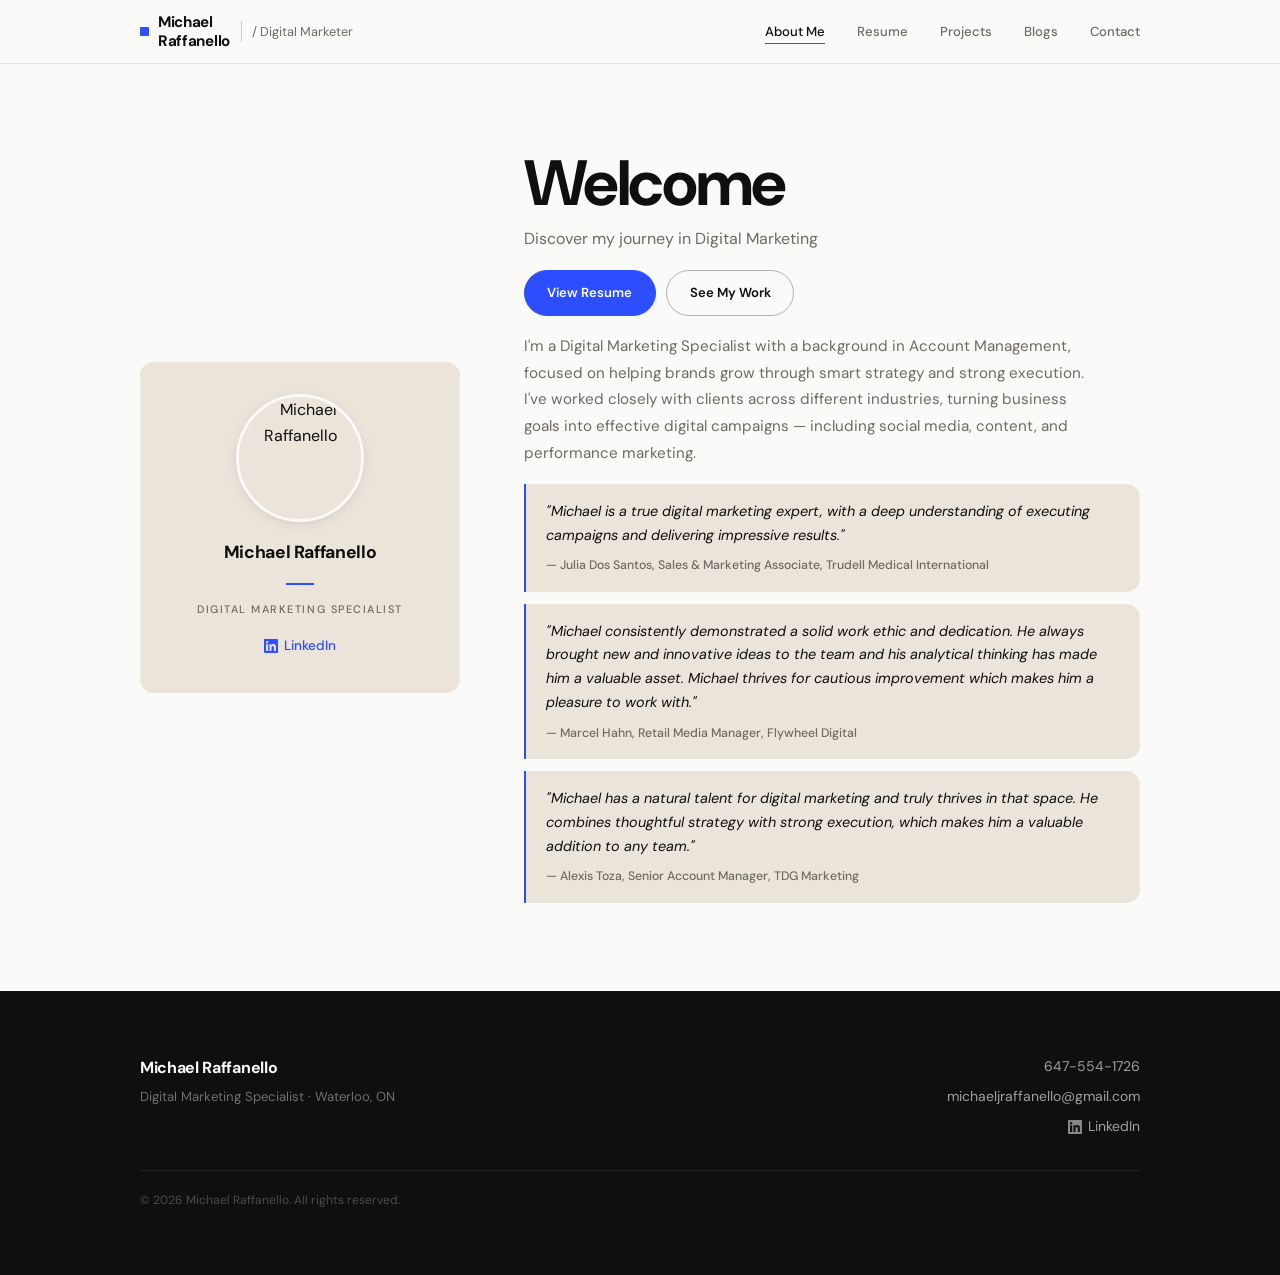
==== commit 8916ccbc: "Update index.html" ====
--- a/index.html
+++ b/index.html
@@ -94,7 +94,7 @@
     <div class="footer-inner">
       <div>
         <div class="footer-brand">Michael Raffanello</div>
-        <div class="footer-sub">Digital Marketing Specialist · Brantford, ON</div>
+        <div class="footer-sub">Digital Marketing Specialist · Waterloo, ON</div>
       </div>
       <div class="footer-contacts">
         <a href="tel:6475541726">647-554-1726</a>
--- a/style.css
+++ b/style.css
@@ -547,7 +547,7 @@
   margin-bottom: 1rem;
 }
 .timeline-logo {
-  width: 38px; height: 38px;
+  width: 52px; height: 52px;
   object-fit: contain;
   border-radius: 6px;
   border: 1px solid var(--sand);
